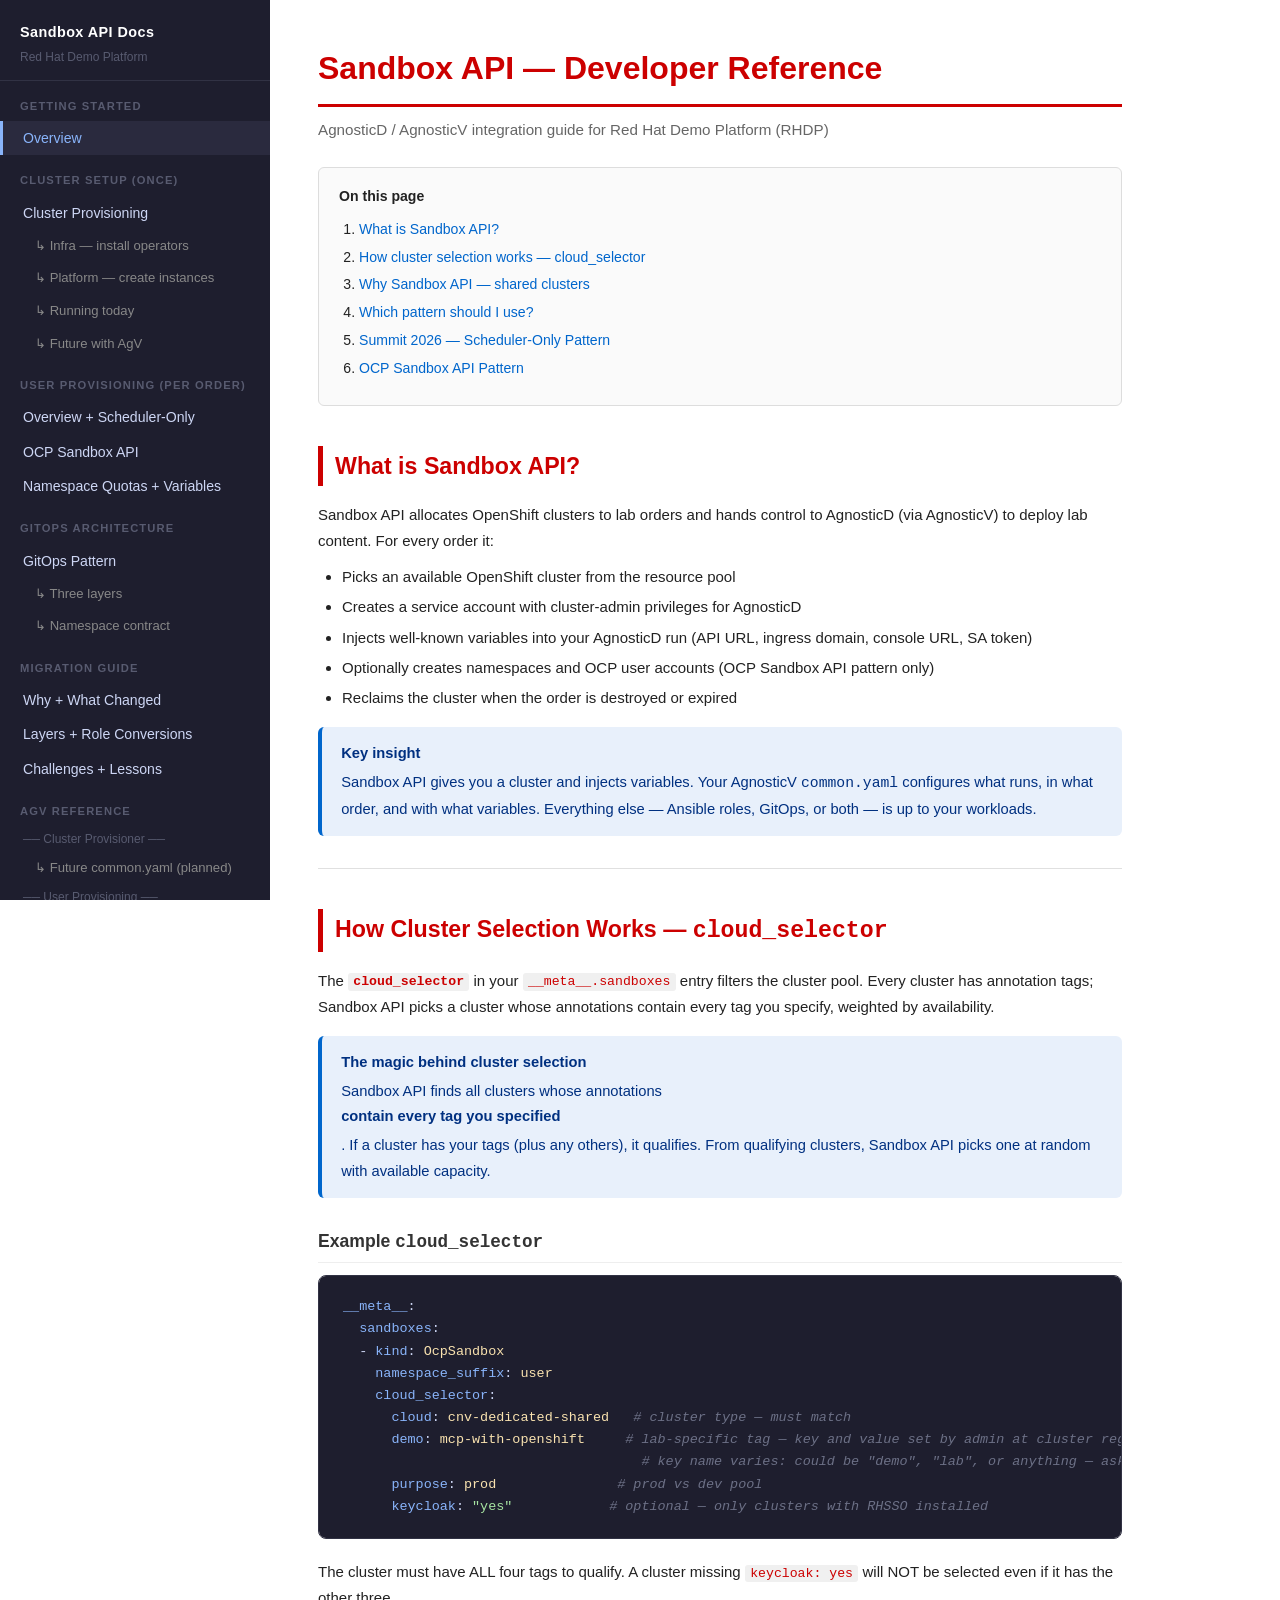
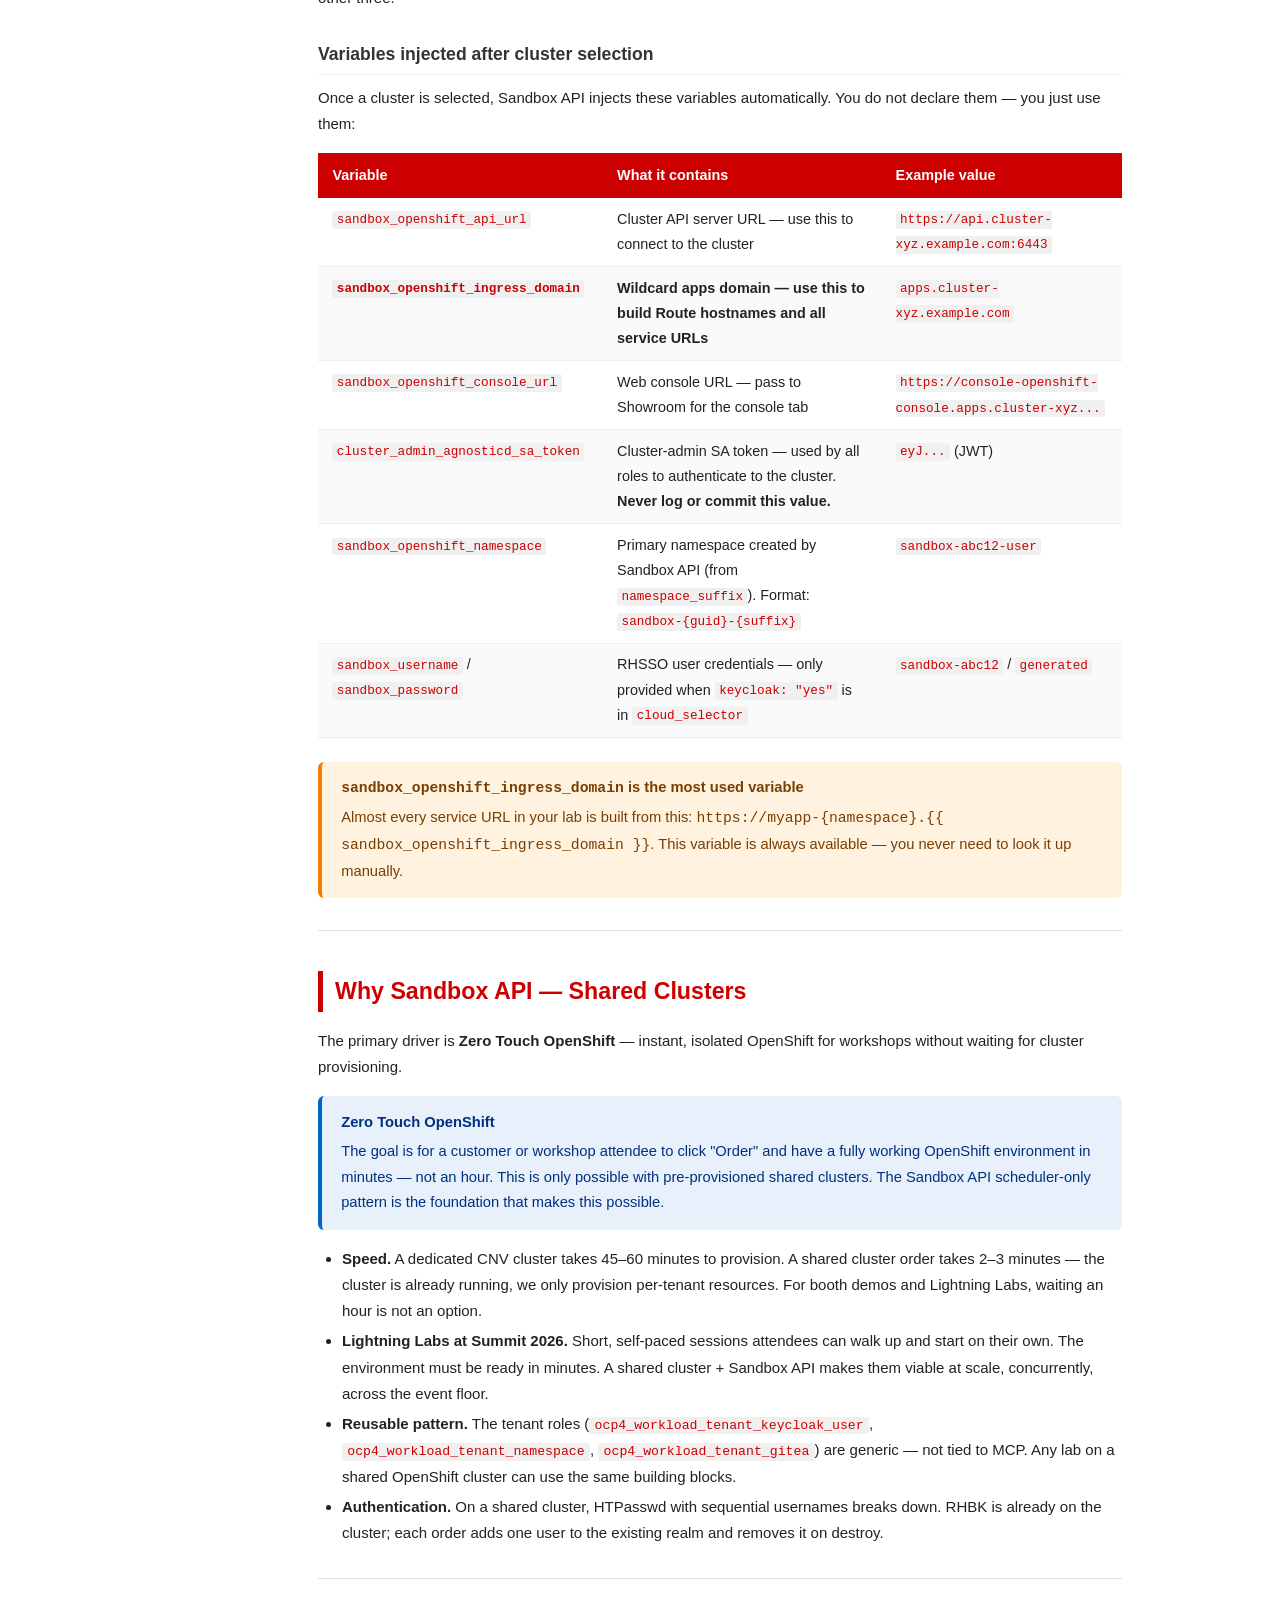
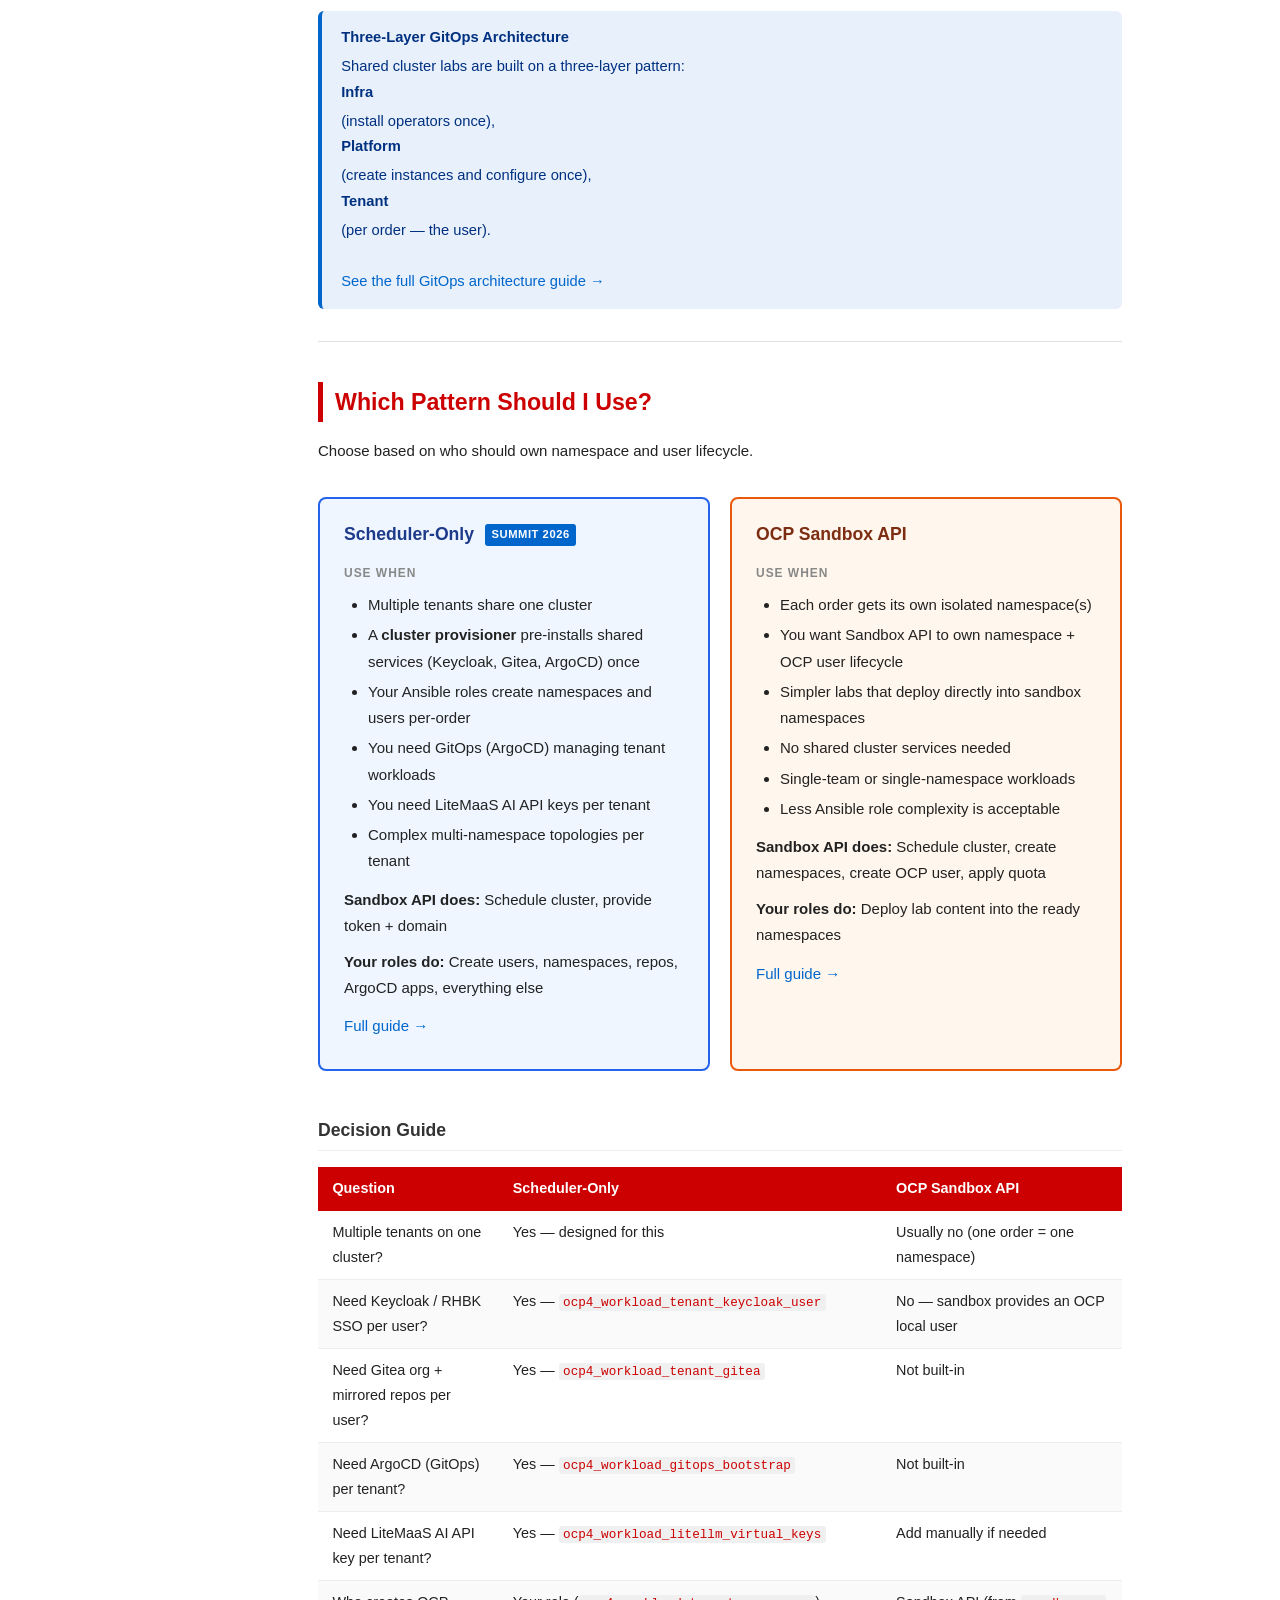
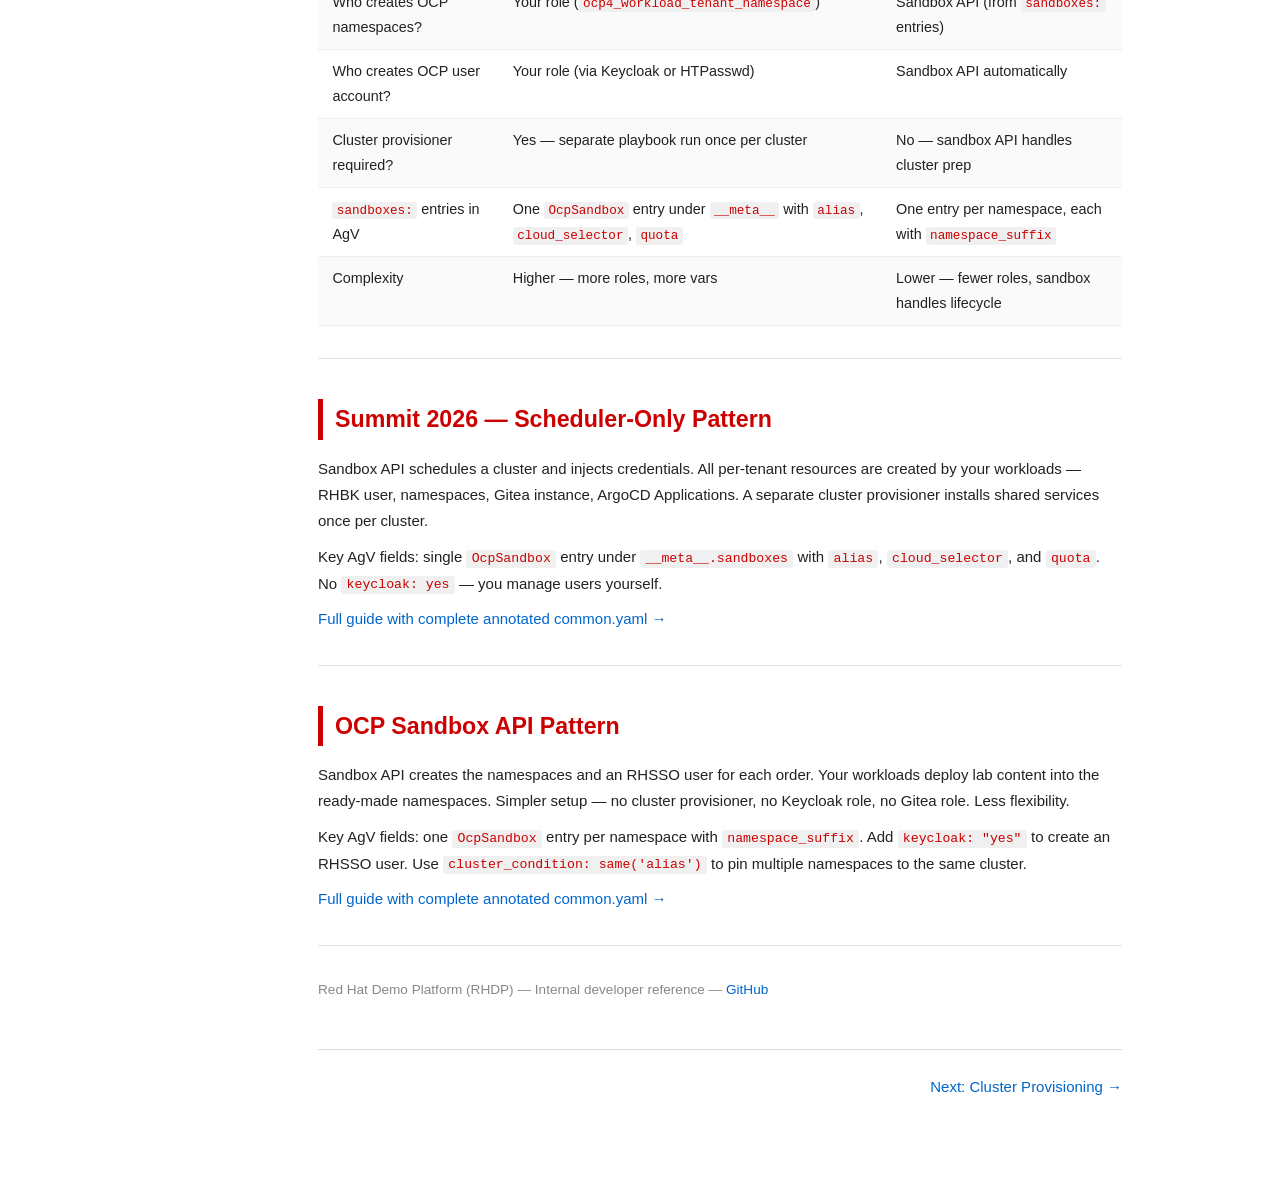
==== docs/index.html @ 3e0067c6 "docs: add one-line descriptions to sidebar for Scheduler-Only and OCP Sandbox API approaches" ====
<!DOCTYPE html>
<html lang="en">
<head>
  <meta charset="UTF-8">
  <meta name="viewport" content="width=device-width, initial-scale=1.0">
  <title>Overview — Sandbox API Docs</title>
  <link rel="stylesheet" href="style.css">
</head>
<body>
<nav class="sidebar">
  <div class="sidebar-logo">
    <div class="product">Sandbox API Docs</div>
    <div class="version">Red Hat Demo Platform</div>
  </div>

  <div class="sidebar-section-label">Getting Started</div>
  <a href="index.html" class="page-link active">Overview</a>

  <div class="sidebar-section-label">Cluster Setup (Once)</div>
  <a href="cluster-provisioning.html" class="page-link">Cluster Provisioning</a>
  <a href="cluster-provisioning.html#infra" class="sub-link">↳ Infra — install operators</a>
  <a href="cluster-provisioning.html#platform" class="sub-link">↳ Platform — create instances</a>
  <a href="cluster-provisioning.html#today" class="sub-link">↳ Running today</a>
  <a href="cluster-provisioning.html#future" class="sub-link">↳ Future with AgV</a>

  <div class="sidebar-section-label">User Provisioning (Per Order)</div>
  <a href="user-provisioning.html" class="page-link">Overview + Scheduler-Only</a>
  <a href="user-provisioning-ocp.html" class="page-link">OCP Sandbox API</a>
  <a href="user-provisioning-quotas.html" class="page-link">Namespace Quotas + Variables</a>

  <div class="sidebar-section-label">GitOps Architecture</div>
  <a href="gitops-pattern.html" class="page-link">GitOps Pattern</a>
  <a href="gitops-pattern.html#three-layers" class="sub-link">↳ Three layers</a>
  <a href="gitops-pattern.html#namespace-targeting" class="sub-link">↳ Namespace contract</a>

  <div class="sidebar-section-label">Migration Guide</div>
  <a href="migration-guide.html" class="page-link">Why + What Changed</a>
  <a href="migration-guide-layers.html" class="page-link">Layers + Role Conversions</a>
  <a href="migration-guide-lessons.html" class="page-link">Challenges + Lessons</a>

  <div class="sidebar-section-label">AgV Reference</div>
  <a style="color:#585b70;font-size:0.75rem;padding:0.15rem 1.25rem;display:block;">── Cluster Provisioner ──</a>
  <a href="cluster-provisioning.html#future" class="sub-link">↳ Future common.yaml (planned)</a>
  <a style="color:#585b70;font-size:0.75rem;padding:0.15rem 1.25rem;display:block;">── User Provisioning ──</a>
  <a style="color:#6c7086;font-size:0.75rem;padding:0.1rem 1.25rem 0.5rem;display:block;line-height:1.4;">Approach A — Sandbox picks a cluster.<br>Your Ansible roles create everything.</a>
  <a href="scheduler-only.html" class="page-link">Scheduler-Only — common.yaml</a>
  <a href="scheduler-only-roles.html" class="page-link">Scheduler-Only — Roles</a>
  <a href="scheduler-only-mistakes.html" class="page-link">Scheduler-Only — Mistakes</a>
  <a style="color:#6c7086;font-size:0.75rem;padding:0.5rem 1.25rem 0.1rem;display:block;line-height:1.4;">Approach B — Sandbox creates namespaces<br>and RHSSO users for you.</a>
  <a href="namespace-api.html" class="page-link">OCP Sandbox API — common.yaml</a>
  <a href="namespace-api-reference.html" class="page-link">OCP Sandbox API — Reference</a>
</nav>
<div class="main">
<h1>Sandbox API — Developer Reference</h1>
<p class="subtitle">AgnosticD / AgnosticV integration guide for Red Hat Demo Platform (RHDP)</p>

<nav class="page-toc">
  <strong>On this page</strong>
  <ol>
    <li><a href="#what-is-sandbox-api">What is Sandbox API?</a></li>
    <li><a href="#cluster-selection">How cluster selection works — cloud_selector</a></li>
    <li><a href="#why-sandbox-api">Why Sandbox API — shared clusters</a></li>
    <li><a href="#which-pattern">Which pattern should I use?</a></li>
    <li><a href="#scheduler-only-overview">Summit 2026 — Scheduler-Only Pattern</a></li>
    <li><a href="#namespace-api-overview">OCP Sandbox API Pattern</a></li>
  </ol>
</nav>

<!-- ============================================================ -->
<h2 id="what-is-sandbox-api">What is Sandbox API?</h2>

<p>Sandbox API allocates OpenShift clusters to lab orders and hands control to AgnosticD (via AgnosticV) to deploy lab content. For every order it:</p>
<ul>
  <li>Picks an available OpenShift cluster from the resource pool</li>
  <li>Creates a service account with cluster-admin privileges for AgnosticD</li>
  <li>Injects well-known variables into your AgnosticD run (API URL, ingress domain, console URL, SA token)</li>
  <li>Optionally creates namespaces and OCP user accounts (OCP Sandbox API pattern only)</li>
  <li>Reclaims the cluster when the order is destroyed or expired</li>
</ul>

<div class="callout callout-blue">
  <strong>Key insight</strong>
  Sandbox API gives you a cluster and injects variables. Your AgnosticV <code>common.yaml</code> configures what runs, in what order, and with what variables. Everything else — Ansible roles, GitOps, or both — is up to your workloads.
</div>

<hr>

<!-- ============================================================ -->
<h2 id="cluster-selection"><strong>How Cluster Selection Works — <code>cloud_selector</code></strong></h2>

<p>The <strong><code>cloud_selector</code></strong> in your <code>__meta__.sandboxes</code> entry filters the cluster pool. Every cluster has annotation tags; Sandbox API picks a cluster whose annotations contain every tag you specify, weighted by availability.</p>

<div class="callout callout-blue">
  <strong>The magic behind cluster selection</strong>
  Sandbox API finds all clusters whose annotations <strong>contain every tag you specified</strong>. If a cluster has your tags (plus any others), it qualifies. From qualifying clusters, Sandbox API picks one at random with available capacity.
</div>

<h3>Example <code>cloud_selector</code></h3>
<pre><code><span class="key">__meta__</span>:
  <span class="key">sandboxes</span>:
  - <span class="key">kind</span>: <span class="val">OcpSandbox</span>
    <span class="key">namespace_suffix</span>: <span class="val">user</span>
    <span class="key">cloud_selector</span>:
      <span class="key">cloud</span>: <span class="val">cnv-dedicated-shared</span>   <span class="cmt"># cluster type — must match</span>
      <span class="key">demo</span>: <span class="val">mcp-with-openshift</span>     <span class="cmt"># lab-specific tag — key and value set by admin at cluster registration</span>
                                     <span class="cmt"># key name varies: could be "demo", "lab", or anything — ask admin</span>
      <span class="key">purpose</span>: <span class="val">prod</span>               <span class="cmt"># prod vs dev pool</span>
      <span class="key">keycloak</span>: <span class="str">"yes"</span>            <span class="cmt"># optional — only clusters with RHSSO installed</span></code></pre>

<p>
  The cluster must have ALL four tags to qualify. A cluster missing <code>keycloak: yes</code> will NOT be selected even if it has the other three.
</p>

<h3>Variables injected after cluster selection</h3>
<p>Once a cluster is selected, Sandbox API injects these variables automatically. You do not declare them — you just use them:</p>

<table>
  <thead>
    <tr><th>Variable</th><th>What it contains</th><th>Example value</th></tr>
  </thead>
  <tbody>
    <tr>
      <td><code>sandbox_openshift_api_url</code></td>
      <td>Cluster API server URL — use this to connect to the cluster</td>
      <td><code>https://api.cluster-xyz.example.com:6443</code></td>
    </tr>
    <tr>
      <td><strong><code>sandbox_openshift_ingress_domain</code></strong></td>
      <td><strong>Wildcard apps domain — use this to build Route hostnames and all service URLs</strong></td>
      <td><code>apps.cluster-xyz.example.com</code></td>
    </tr>
    <tr>
      <td><code>sandbox_openshift_console_url</code></td>
      <td>Web console URL — pass to Showroom for the console tab</td>
      <td><code>https://console-openshift-console.apps.cluster-xyz...</code></td>
    </tr>
    <tr>
      <td><code>cluster_admin_agnosticd_sa_token</code></td>
      <td>Cluster-admin SA token — used by all roles to authenticate to the cluster. <strong>Never log or commit this value.</strong></td>
      <td><code>eyJ...</code> (JWT)</td>
    </tr>
    <tr>
      <td><code>sandbox_openshift_namespace</code></td>
      <td>Primary namespace created by Sandbox API (from <code>namespace_suffix</code>). Format: <code>sandbox-{guid}-{suffix}</code></td>
      <td><code>sandbox-abc12-user</code></td>
    </tr>
    <tr>
      <td><code>sandbox_username</code> / <code>sandbox_password</code></td>
      <td>RHSSO user credentials — only provided when <code>keycloak: "yes"</code> is in <code>cloud_selector</code></td>
      <td><code>sandbox-abc12</code> / <code>generated</code></td>
    </tr>
  </tbody>
</table>

<div class="callout callout-orange">
  <strong><code>sandbox_openshift_ingress_domain</code> is the most used variable</strong>
  Almost every service URL in your lab is built from this: <code>https://myapp-{namespace}.{{ sandbox_openshift_ingress_domain }}</code>. This variable is always available — you never need to look it up manually.
</div>

<hr>

<!-- ============================================================ -->
<h2 id="why-sandbox-api">Why Sandbox API — Shared Clusters</h2>

<p>The primary driver is <strong>Zero Touch OpenShift</strong> — instant, isolated OpenShift for workshops without waiting for cluster provisioning.</p>

<div class="callout callout-blue">
  <strong>Zero Touch OpenShift</strong>
  The goal is for a customer or workshop attendee to click "Order" and have a fully working OpenShift environment in minutes — not an hour. This is only possible with pre-provisioned shared clusters. The Sandbox API scheduler-only pattern is the foundation that makes this possible.
</div>

<ul>
  <li>
    <strong>Speed.</strong> A dedicated CNV cluster takes 45–60 minutes to provision. A shared cluster order takes 2–3 minutes — the cluster is already running, we only provision per-tenant resources. For booth demos and Lightning Labs, waiting an hour is not an option.
  </li>
  <li>
    <strong><strong>Lightning Labs at Summit 2026.</strong></strong> Short, self-paced sessions attendees can walk up and start on their own. The environment must be ready in minutes. A shared cluster + Sandbox API makes them viable at scale, concurrently, across the event floor.
  </li>
  <li>
    <strong>Reusable pattern.</strong> The tenant roles (<code>ocp4_workload_tenant_keycloak_user</code>, <code>ocp4_workload_tenant_namespace</code>, <code>ocp4_workload_tenant_gitea</code>) are generic — not tied to MCP. Any lab on a shared OpenShift cluster can use the same building blocks.
  </li>
  <li>
    <strong>Authentication.</strong> On a shared cluster, HTPasswd with sequential usernames breaks down. RHBK is already on the cluster; each order adds one user to the existing realm and removes it on destroy.
  </li>
</ul>

<hr>

<!-- ============================================================ -->
<div class="callout callout-blue">
  <strong>Three-Layer GitOps Architecture</strong>
  Shared cluster labs are built on a three-layer pattern: <strong>Infra</strong> (install operators once), <strong>Platform</strong> (create instances and configure once), <strong>Tenant</strong> (per order &mdash; the user).
  <br><br>
  <a href="gitops-pattern.html">See the full GitOps architecture guide &rarr;</a>
</div>

<hr>

<!-- ============================================================ -->
<h2 id="which-pattern">Which Pattern Should I Use?</h2>

<p>Choose based on who should own namespace and user lifecycle.</p>

<div class="two-col">
  <div class="pattern-card blue">
    <h3>Scheduler-Only <span class="badge badge-blue">Summit 2026</span></h3>
    <p class="section-label">Use when</p>
    <ul>
      <li>Multiple tenants share one cluster</li>
      <li>A <strong>cluster provisioner</strong> pre-installs shared services (Keycloak, Gitea, ArgoCD) once</li>
      <li>Your Ansible roles create namespaces and users per-order</li>
      <li>You need GitOps (ArgoCD) managing tenant workloads</li>
      <li>You need LiteMaaS AI API keys per tenant</li>
      <li>Complex multi-namespace topologies per tenant</li>
    </ul>
    <p style="margin-top:0.75rem;"><strong>Sandbox API does:</strong> Schedule cluster, provide token + domain</p>
    <p><strong>Your roles do:</strong> Create users, namespaces, repos, ArgoCD apps, everything else</p>
    <p style="margin-top:0.75rem;"><a href="scheduler-only.html">Full guide &rarr;</a></p>
  </div>
  <div class="pattern-card orange">
    <h3>OCP Sandbox API</h3>
    <p class="section-label">Use when</p>
    <ul>
      <li>Each order gets its own isolated namespace(s)</li>
      <li>You want Sandbox API to own namespace + OCP user lifecycle</li>
      <li>Simpler labs that deploy directly into sandbox namespaces</li>
      <li>No shared cluster services needed</li>
      <li>Single-team or single-namespace workloads</li>
      <li>Less Ansible role complexity is acceptable</li>
    </ul>
    <p style="margin-top:0.75rem;"><strong>Sandbox API does:</strong> Schedule cluster, create namespaces, create OCP user, apply quota</p>
    <p><strong>Your roles do:</strong> Deploy lab content into the ready namespaces</p>
    <p style="margin-top:0.75rem;"><a href="namespace-api.html">Full guide &rarr;</a></p>
  </div>
</div>

<h3>Decision Guide</h3>
<table>
  <thead>
    <tr>
      <th>Question</th>
      <th>Scheduler-Only</th>
      <th>OCP Sandbox API</th>
    </tr>
  </thead>
  <tbody>
    <tr>
      <td>Multiple tenants on one cluster?</td>
      <td>Yes — designed for this</td>
      <td>Usually no (one order = one namespace)</td>
    </tr>
    <tr>
      <td>Need Keycloak / RHBK SSO per user?</td>
      <td>Yes — <code>ocp4_workload_tenant_keycloak_user</code></td>
      <td>No — sandbox provides an OCP local user</td>
    </tr>
    <tr>
      <td>Need Gitea org + mirrored repos per user?</td>
      <td>Yes — <code>ocp4_workload_tenant_gitea</code></td>
      <td>Not built-in</td>
    </tr>
    <tr>
      <td>Need ArgoCD (GitOps) per tenant?</td>
      <td>Yes — <code>ocp4_workload_gitops_bootstrap</code></td>
      <td>Not built-in</td>
    </tr>
    <tr>
      <td>Need LiteMaaS AI API key per tenant?</td>
      <td>Yes — <code>ocp4_workload_litellm_virtual_keys</code></td>
      <td>Add manually if needed</td>
    </tr>
    <tr>
      <td>Who creates OCP namespaces?</td>
      <td>Your role (<code>ocp4_workload_tenant_namespace</code>)</td>
      <td>Sandbox API (from <code>sandboxes:</code> entries)</td>
    </tr>
    <tr>
      <td>Who creates OCP user account?</td>
      <td>Your role (via Keycloak or HTPasswd)</td>
      <td>Sandbox API automatically</td>
    </tr>
    <tr>
      <td>Cluster provisioner required?</td>
      <td>Yes — separate playbook run once per cluster</td>
      <td>No — sandbox API handles cluster prep</td>
    </tr>
    <tr>
      <td><code>sandboxes:</code> entries in AgV</td>
      <td>One <code>OcpSandbox</code> entry under <code>__meta__</code> with <code>alias</code>, <code>cloud_selector</code>, <code>quota</code></td>
      <td>One entry per namespace, each with <code>namespace_suffix</code></td>
    </tr>
    <tr>
      <td>Complexity</td>
      <td>Higher — more roles, more vars</td>
      <td>Lower — fewer roles, sandbox handles lifecycle</td>
    </tr>
  </tbody>
</table>

<hr>

<!-- ============================================================ -->
<h2 id="scheduler-only-overview">Summit 2026 — Scheduler-Only Pattern</h2>

<p>Sandbox API schedules a cluster and injects credentials. All per-tenant resources are created by your workloads — RHBK user, namespaces, Gitea instance, ArgoCD Applications. A separate cluster provisioner installs shared services once per cluster.</p>

<p>Key AgV fields: single <code>OcpSandbox</code> entry under <code>__meta__.sandboxes</code> with <code>alias</code>, <code>cloud_selector</code>, and <code>quota</code>. No <code>keycloak: yes</code> — you manage users yourself.</p>

<p><a href="scheduler-only.html">Full guide with complete annotated common.yaml &rarr;</a></p>

<hr>

<!-- ============================================================ -->
<h2 id="namespace-api-overview">OCP Sandbox API Pattern</h2>

<p>Sandbox API creates the namespaces and an RHSSO user for each order. Your workloads deploy lab content into the ready-made namespaces. Simpler setup — no cluster provisioner, no Keycloak role, no Gitea role. Less flexibility.</p>

<p>Key AgV fields: one <code>OcpSandbox</code> entry per namespace with <code>namespace_suffix</code>. Add <code>keycloak: "yes"</code> to create an RHSSO user. Use <code>cluster_condition: same('alias')</code> to pin multiple namespaces to the same cluster.</p>

<p><a href="namespace-api.html">Full guide with complete annotated common.yaml &rarr;</a></p>


<hr>
<p style="color:#888;font-size:0.85rem;">Red Hat Demo Platform (RHDP) &mdash; Internal developer reference &mdash; <a href="https://github.com/rhpds/ocpsandbox-mcp-with-openshift-gitops">GitHub</a></p>
<div style="display:flex; justify-content:space-between; margin-top:3rem; padding-top:1.5rem; border-top:1px solid #ddd;">
  <span></span>
  <a href="cluster-provisioning.html">Next: Cluster Provisioning →</a>
</div>
</div>
</body>
</html>
---- docs/style.css ----
/* ============================================================
   RHDP Sandbox API Documentation
   Style inspired by ReadTheDocs / material docs
   ============================================================ */

:root {
  --red: #cc0000;
  --blue: #0066cc;
  --blue-light: #e8f0fb;
  --orange: #f57c00;
  --orange-light: #fff3e0;
  --green: #2e7d32;
  --green-light: #e8f5e9;
  --grey-light: #f5f5f5;
  --grey-border: #ddd;
  --sidebar-bg: #1e1e2e;
  --sidebar-text: #cdd6f4;
  --sidebar-active: #89b4fa;
  --sidebar-section: #585b70;
  --code-bg: #1e1e2e;
  --code-fg: #cdd6f4;
  --code-kw: #cba6f7;
  --code-str: #a6e3a1;
  --code-comment: #6c7086;
  --code-key: #89b4fa;
  --code-val: #f9e2af;
}

* { box-sizing: border-box; margin: 0; padding: 0; }

html { scroll-behavior: smooth; }

body {
  font-family: -apple-system, BlinkMacSystemFont, "Segoe UI", Roboto, sans-serif;
  font-size: 15px;
  line-height: 1.75;
  color: #222;
  background: #fff;
  display: flex;
  min-height: 100vh;
}

/* ── SIDEBAR ──────────────────────────────────────────────── */

.sidebar {
  width: 270px;
  min-width: 270px;
  background: var(--sidebar-bg);
  position: sticky;
  top: 0;
  height: 100vh;
  overflow-y: auto;
  flex-shrink: 0;
  scrollbar-width: thin;
  scrollbar-color: #444 var(--sidebar-bg);
}

.sidebar-logo {
  padding: 1.25rem 1.25rem 0.75rem;
  border-bottom: 1px solid #313244;
}

.sidebar-logo .product {
  color: #fff;
  font-weight: 700;
  font-size: 0.9rem;
  letter-spacing: 0.03em;
}

.sidebar-logo .version {
  color: var(--sidebar-section);
  font-size: 0.75rem;
  margin-top: 0.1rem;
}

.sidebar-section-label {
  padding: 1rem 1.25rem 0.3rem;
  font-size: 0.7rem;
  font-weight: 700;
  text-transform: uppercase;
  letter-spacing: 0.1em;
  color: var(--sidebar-section);
}

.sidebar a {
  display: block;
  padding: 0.3rem 1.25rem;
  color: var(--sidebar-text);
  text-decoration: none;
  font-size: 0.88rem;
  border-left: 3px solid transparent;
  transition: background 0.1s, color 0.1s;
}

.sidebar a:hover {
  background: #313244;
  color: #fff;
}

.sidebar a.page-link {
  font-weight: 500;
}

.sidebar a.page-link.active {
  color: var(--sidebar-active);
  border-left-color: var(--sidebar-active);
  background: #2a2a3e;
}

.sidebar a.sub-link {
  padding-left: 2rem;
  font-size: 0.82rem;
  color: #888;
}

.sidebar a.sub-link:hover { color: var(--sidebar-text); }

.sidebar a.sub-link.active {
  color: var(--sidebar-active);
  border-left-color: transparent;
}

/* ── MAIN CONTENT ─────────────────────────────────────────── */

.main {
  flex: 1;
  min-width: 0;
  max-width: 900px;
  padding: 2.5rem 3rem 6rem;
}

/* ── TYPOGRAPHY ───────────────────────────────────────────── */

h1 {
  font-size: 2rem;
  color: var(--red);
  border-bottom: 3px solid var(--red);
  padding-bottom: 0.5rem;
  margin-bottom: 0.4rem;
}

.subtitle {
  color: #666;
  font-size: 0.95rem;
  margin-bottom: 0.5rem;
}

.audience {
  display: inline-block;
  background: #f0f4ff;
  border: 1px solid #c8d8ff;
  color: #3550b0;
  font-size: 0.78rem;
  padding: 0.15em 0.6em;
  border-radius: 3px;
  margin-bottom: 1.5rem;
  font-weight: 600;
  text-transform: uppercase;
  letter-spacing: 0.05em;
}

h2 {
  font-size: 1.45rem;
  color: var(--red);
  border-left: 5px solid var(--red);
  padding-left: 0.75rem;
  margin: 2.5rem 0 1rem;
}

h3 {
  font-size: 1.1rem;
  color: #333;
  margin: 1.75rem 0 0.5rem;
  border-bottom: 1px solid #eee;
  padding-bottom: 0.25rem;
}

h4 {
  font-size: 0.95rem;
  color: #555;
  margin: 1rem 0 0.4rem;
  font-weight: 700;
}

p { margin: 0.6rem 0; }

ul, ol { margin: 0.5rem 0 0.5rem 1.5rem; }
li { margin: 0.25rem 0; }

a { color: var(--blue); text-decoration: none; }
a:hover { text-decoration: underline; }

hr { border: none; border-top: 1px solid #e0e0e0; margin: 2rem 0; }

/* ── CODE ─────────────────────────────────────────────────── */

pre {
  background: var(--code-bg);
  color: var(--code-fg);
  border-radius: 8px;
  padding: 1.25rem 1.5rem;
  overflow-x: auto;
  margin: 0.75rem 0 1.25rem;
  font-size: 0.84rem;
  line-height: 1.65;
  border: 1px solid #313244;
  position: relative;
}

code {
  font-family: "JetBrains Mono", "Fira Code", "Cascadia Code", monospace;
}

pre code { background: none; color: inherit; padding: 0; font-size: inherit; }

/* inline code */
p code, li code, td code {
  background: #f0f0f0;
  color: #c00;
  padding: 0.1em 0.4em;
  border-radius: 3px;
  font-size: 0.88em;
}

/* syntax highlight spans */
.kw  { color: var(--code-kw); }
.str { color: var(--code-str); }
.cmt { color: var(--code-comment); font-style: italic; }
.key { color: var(--code-key); }
.val { color: var(--code-val); }
.op  { color: #89dceb; }

/* ── CALLOUTS ─────────────────────────────────────────────── */

.callout {
  border-radius: 6px;
  padding: 0.85rem 1.2rem;
  margin: 1rem 0;
  border-left: 4px solid;
  font-size: 0.92rem;
}

.callout strong { display: block; margin-bottom: 0.2rem; }

.callout-info    { background: var(--blue-light);   border-color: var(--blue);   color: #003080; }
.callout-warning { background: var(--orange-light); border-color: var(--orange); color: #7a3e00; }
.callout-success { background: var(--green-light);  border-color: var(--green);  color: #1b5e20; }
.callout-grey    { background: var(--grey-light);   border-color: #999;          color: #444; }

/* legacy aliases used in existing pages */
.callout-blue   { background: var(--blue-light);   border-color: var(--blue);   color: #003080; }
.callout-orange { background: var(--orange-light); border-color: var(--orange); color: #7a3e00; }
.callout-green  { background: var(--green-light);  border-color: var(--green);  color: #1b5e20; }

/* ── TABLES ───────────────────────────────────────────────── */

table {
  width: 100%;
  border-collapse: collapse;
  margin: 1rem 0 1.5rem;
  font-size: 0.9rem;
}

thead tr { background: var(--red); color: #fff; }
thead th { padding: 0.6rem 0.9rem; text-align: left; font-weight: 600; }
tbody tr:nth-child(even) { background: #fafafa; }
tbody tr:hover { background: #f0f0f0; }
td { padding: 0.55rem 0.9rem; border-bottom: 1px solid #eee; vertical-align: top; }
td code, th code { background: #f0f0f0; color: #c00; padding: 0.1em 0.35em; border-radius: 3px; font-size: 0.88em; }

/* ── CARDS ────────────────────────────────────────────────── */

.card-grid {
  display: grid;
  grid-template-columns: 1fr 1fr;
  gap: 1.25rem;
  margin: 1rem 0 1.5rem;
}

.card {
  border: 2px solid var(--grey-border);
  border-radius: 8px;
  padding: 1.25rem 1.5rem;
}

.card.blue  { border-color: #2563eb; background: #eff6ff; }
.card.orange { border-color: #ea580c; background: #fff7ed; }
.card.green { border-color: #2e7d32; background: var(--green-light); }

.card h3 { border: none; margin-top: 0; font-size: 1rem; }
.card.blue h3  { color: #1e3a8a; }
.card.orange h3 { color: #7c2d12; }

/* legacy two-col / pattern-card classes */
.two-col { display: grid; grid-template-columns: 1fr 1fr; gap: 1.25rem; margin: 1rem 0; }
.col-box { background: #fafafa; border: 1px solid var(--grey-border); border-radius: 6px; padding: 1rem 1.2rem; }
.col-box h4 { margin-top: 0; font-style: normal; font-weight: 700; color: var(--red); }
.pattern-card { border: 2px solid var(--grey-border); border-radius: 8px; padding: 1.25rem 1.5rem; margin: 1rem 0; }
.pattern-card.blue { border-color: #2563eb; background: #eff6ff; }
.pattern-card.orange { border-color: #ea580c; background: #fff7ed; }
.pattern-card h3 { border: none; margin-top: 0; }
.pattern-card.blue h3 { color: #1e3a8a; }
.pattern-card.orange h3 { color: #7c2d12; }
.section-label { font-size: 0.75rem; font-weight: 700; text-transform: uppercase; letter-spacing: 0.08em; color: #888; margin-bottom: 0.2rem; }

/* ── BADGES ───────────────────────────────────────────────── */

.badge {
  display: inline-block;
  background: var(--red);
  color: #fff;
  font-size: 0.7rem;
  font-weight: 700;
  padding: 0.15em 0.55em;
  border-radius: 3px;
  text-transform: uppercase;
  letter-spacing: 0.05em;
  vertical-align: middle;
  margin-left: 0.4rem;
}

.badge-red    { background: var(--red);    color: #fff; }
.badge-blue   { background: var(--blue);   color: #fff; }
.badge-green  { background: var(--green);  color: #fff; }
.badge-orange { background: var(--orange); color: #fff; }
.badge-grey   { background: #888;          color: #fff; }

/* ── TOC (page-level) ─────────────────────────────────────── */

.page-toc, .toc {
  background: #fafafa;
  border: 1px solid var(--grey-border);
  border-radius: 6px;
  padding: 1rem 1.25rem;
  margin: 1.5rem 0 2rem;
  font-size: 0.88rem;
}

.page-toc ol, .toc ol { margin-left: 1.25rem; }
.page-toc li, .toc li { margin: 0.2rem 0; }
.toc h2 { font-size: 1rem; margin: 0 0 0.75rem; border: none; padding: 0; color: #444; text-transform: uppercase; letter-spacing: 0.05em; }

/* ── STEP INDICATOR ───────────────────────────────────────── */

.step-num {
  display: inline-block;
  background: var(--red);
  color: #fff;
  font-size: 0.75rem;
  font-weight: 700;
  padding: 0.15em 0.55em;
  border-radius: 3px;
  margin-right: 0.5rem;
  vertical-align: middle;
}

/* ── SVG / DIAGRAMS ───────────────────────────────────────── */

.svg-wrap { overflow-x: auto; margin: 1rem 0 1.5rem; }
svg { max-width: 100%; height: auto; display: block; }

/* ── RESPONSIVE ───────────────────────────────────────────── */

@media (max-width: 768px) {
  .sidebar { display: none; }
  .main { padding: 1.5rem; }
  .card-grid, .two-col { grid-template-columns: 1fr; }
}
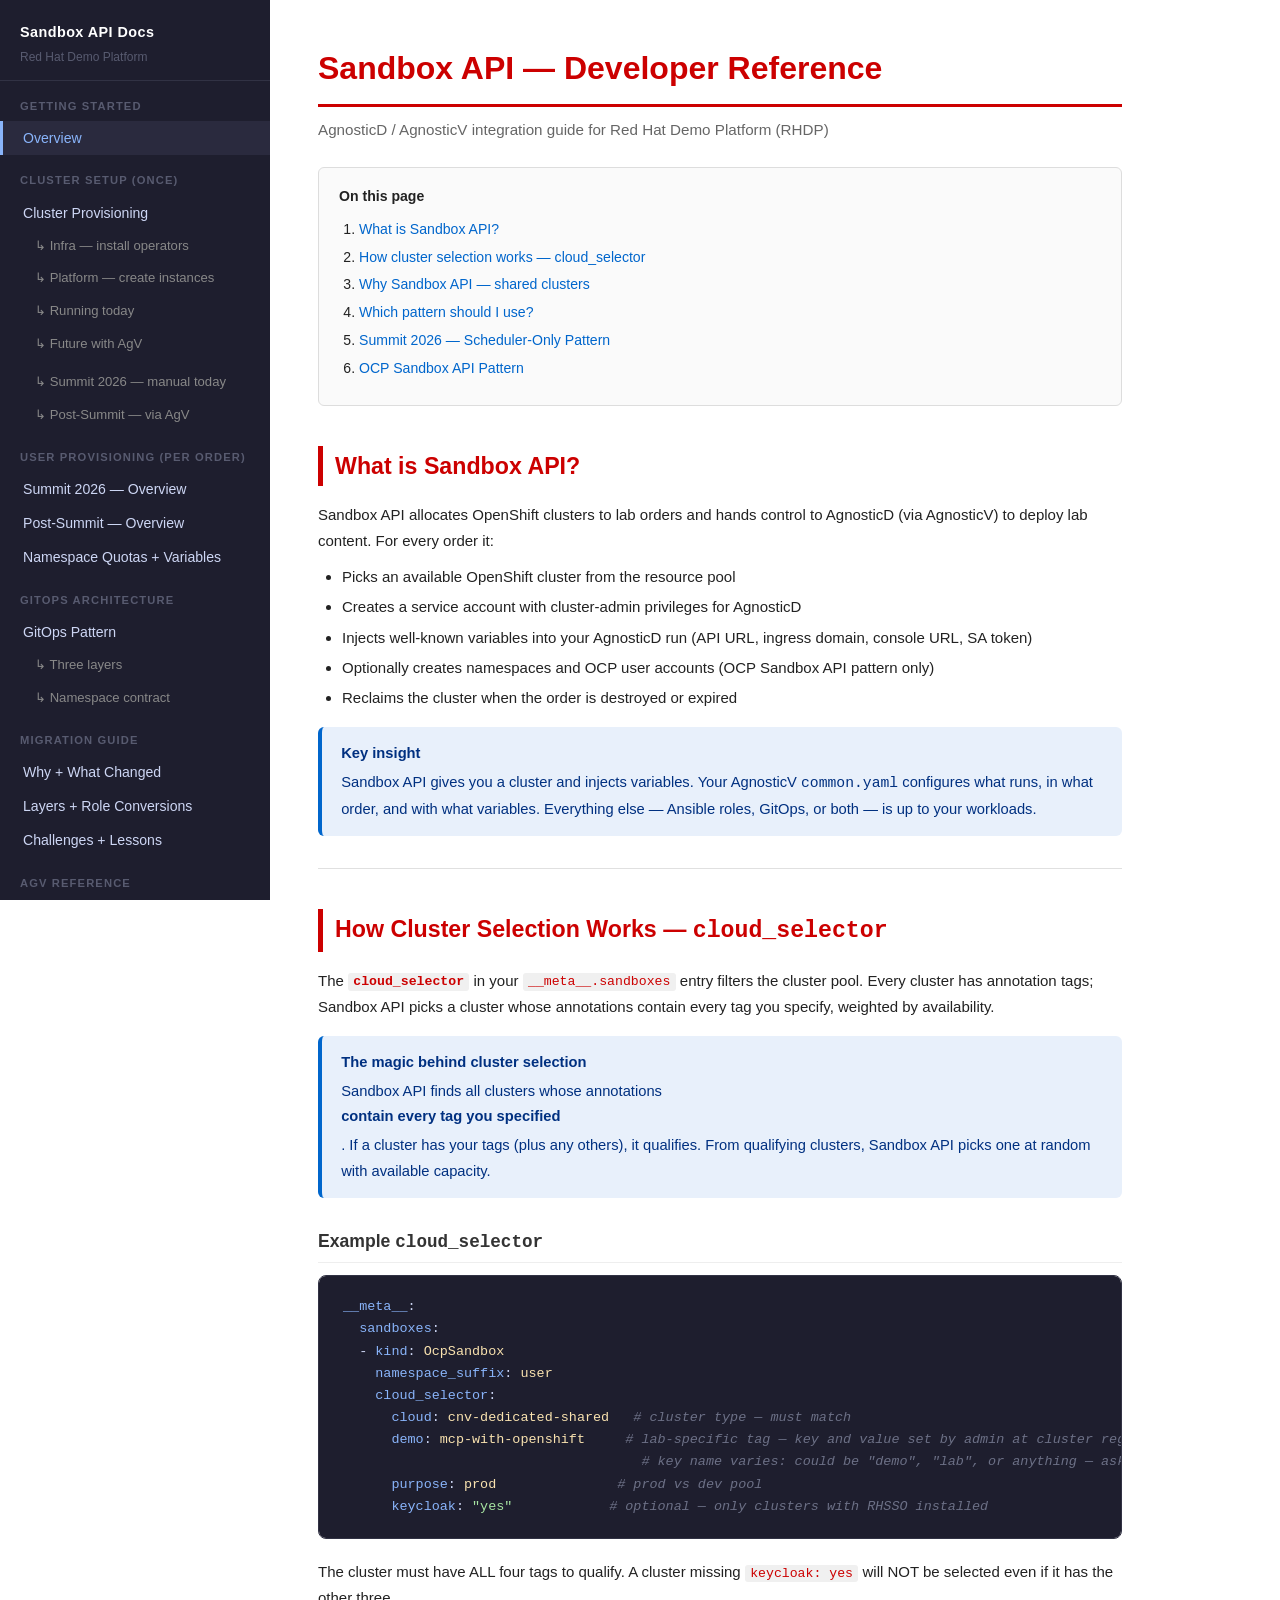
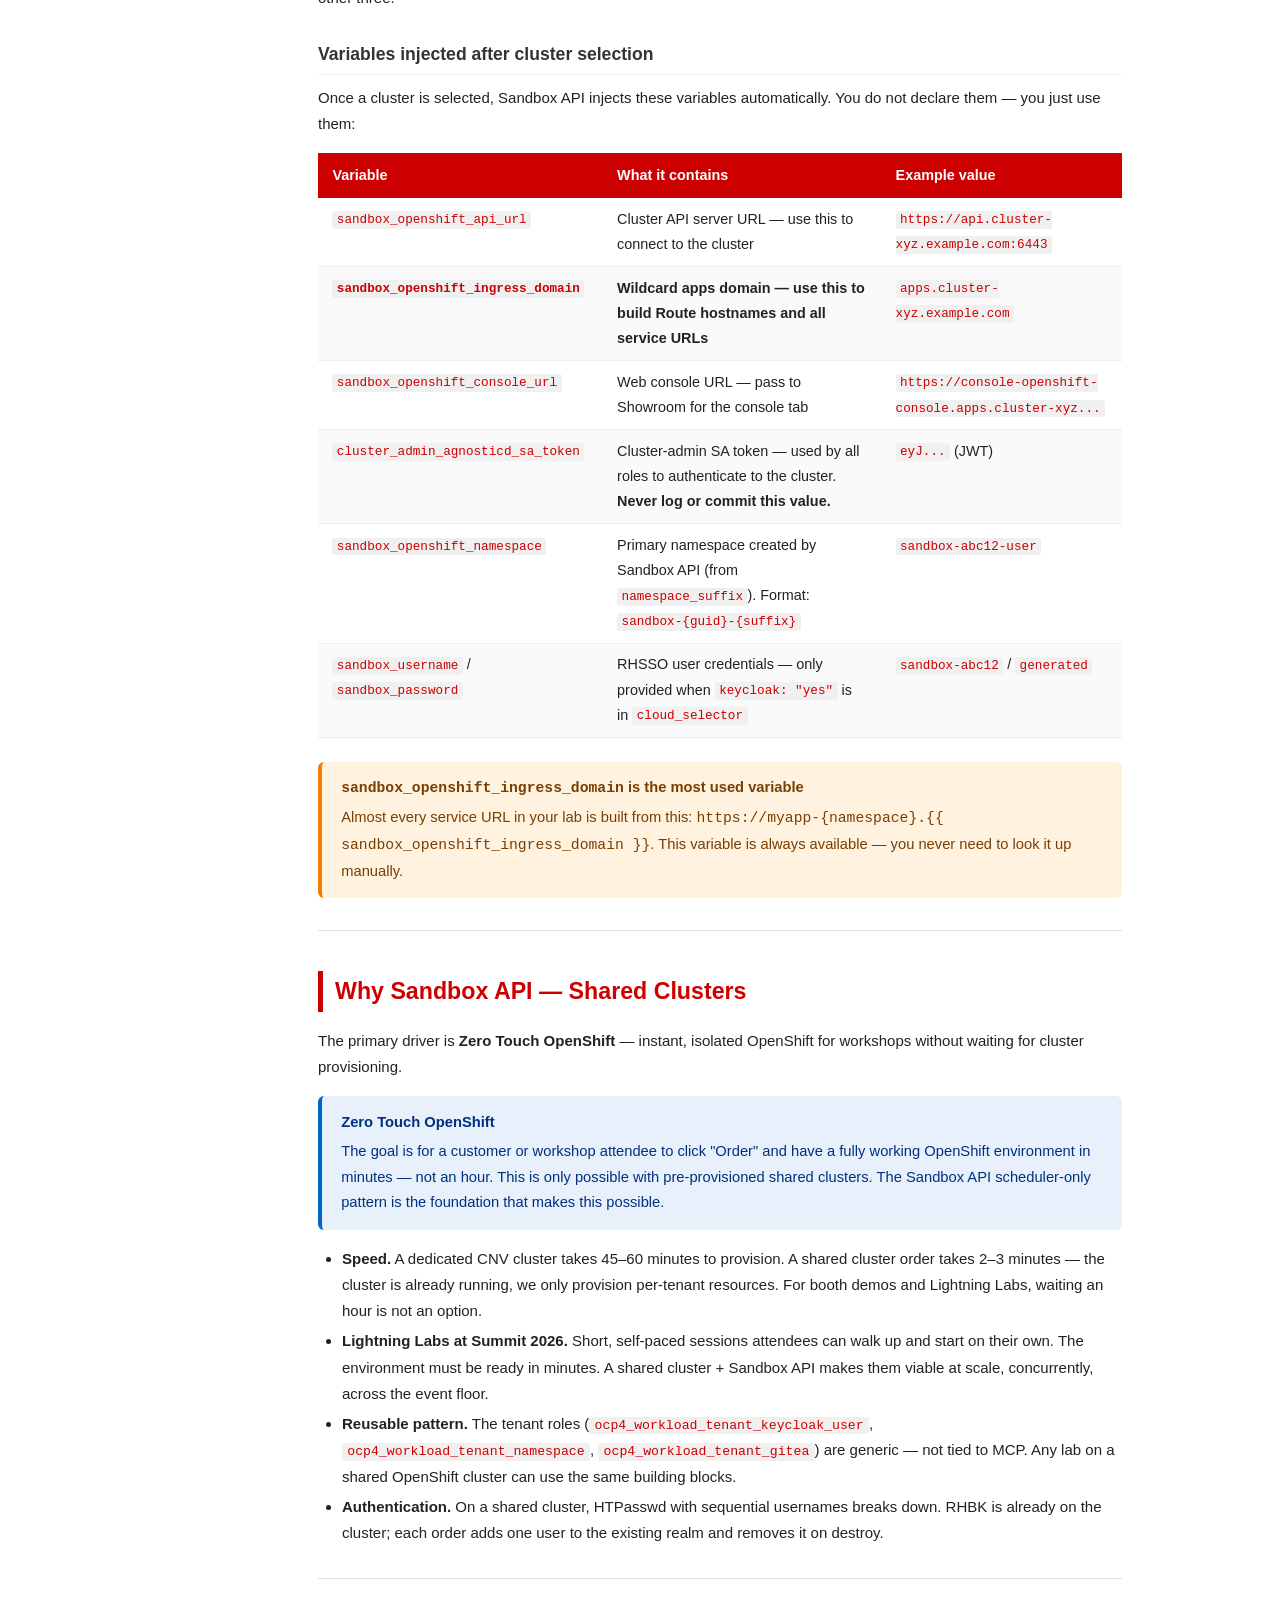
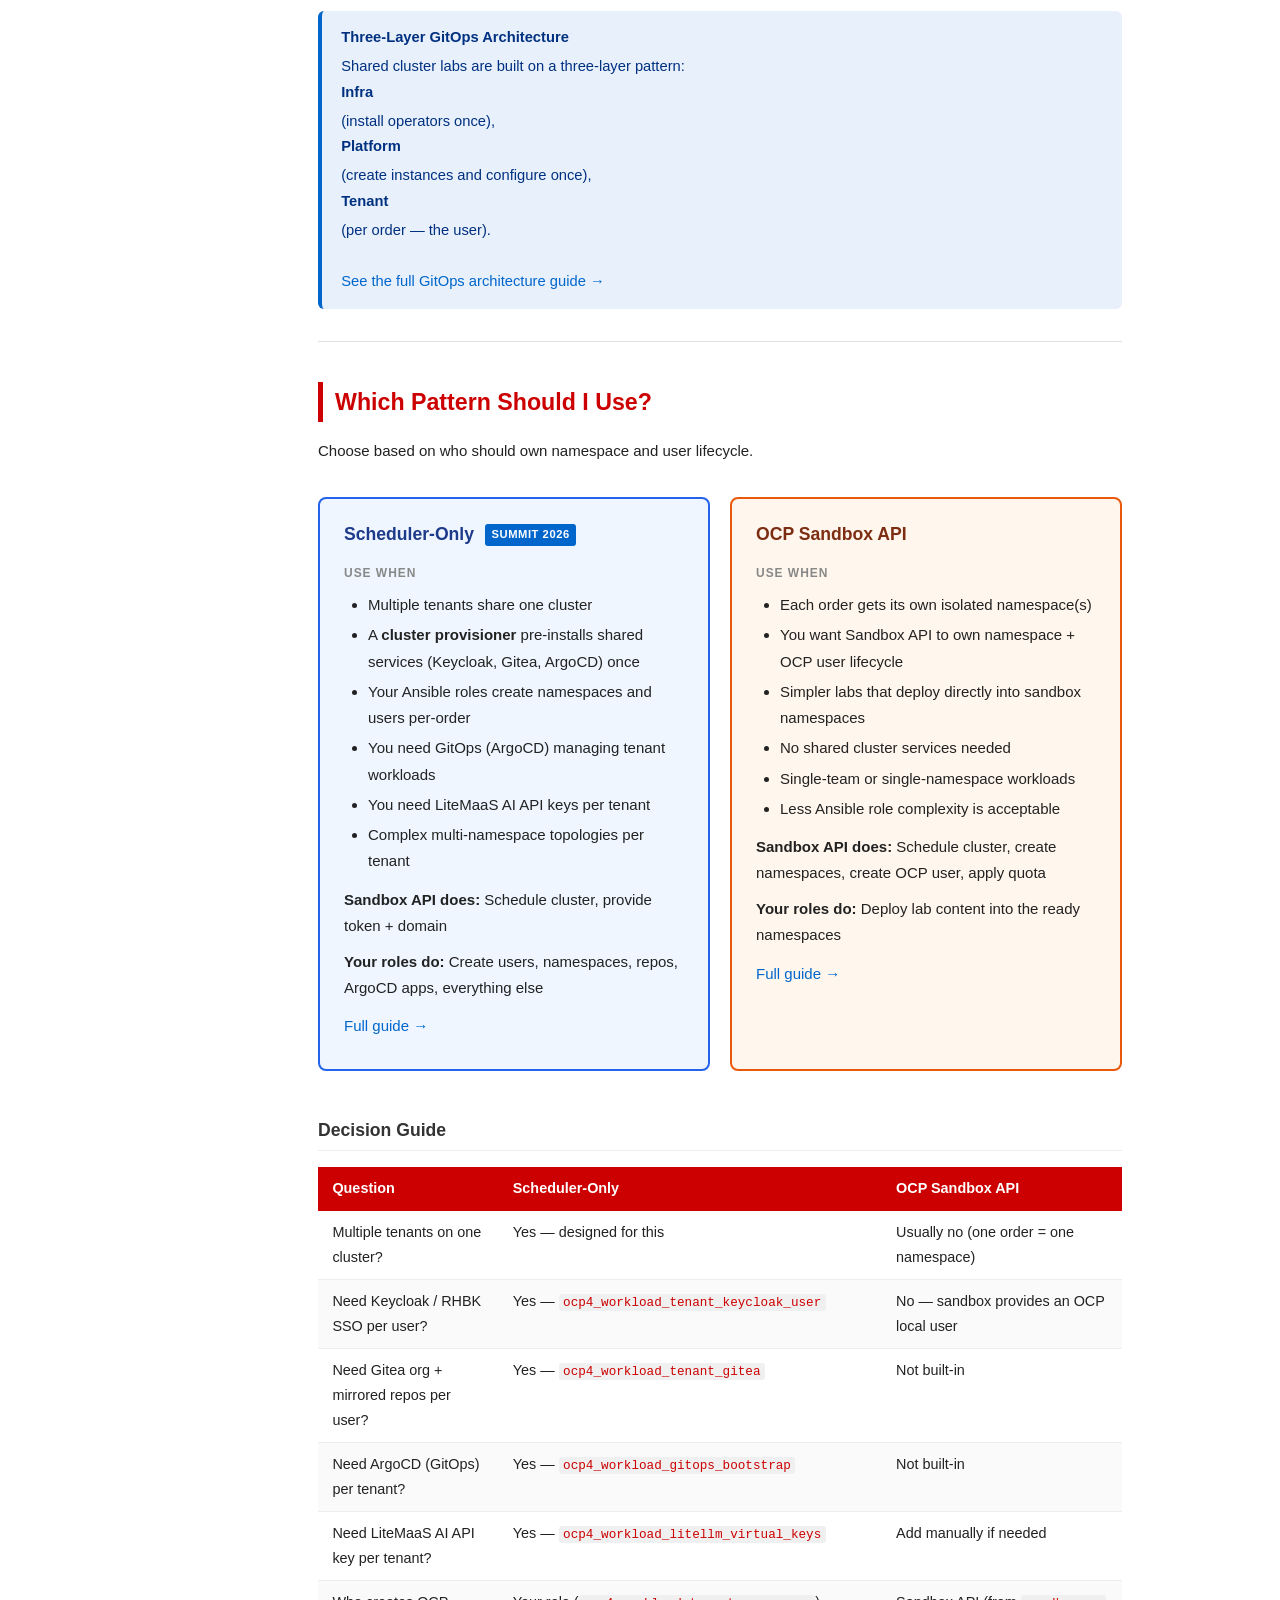
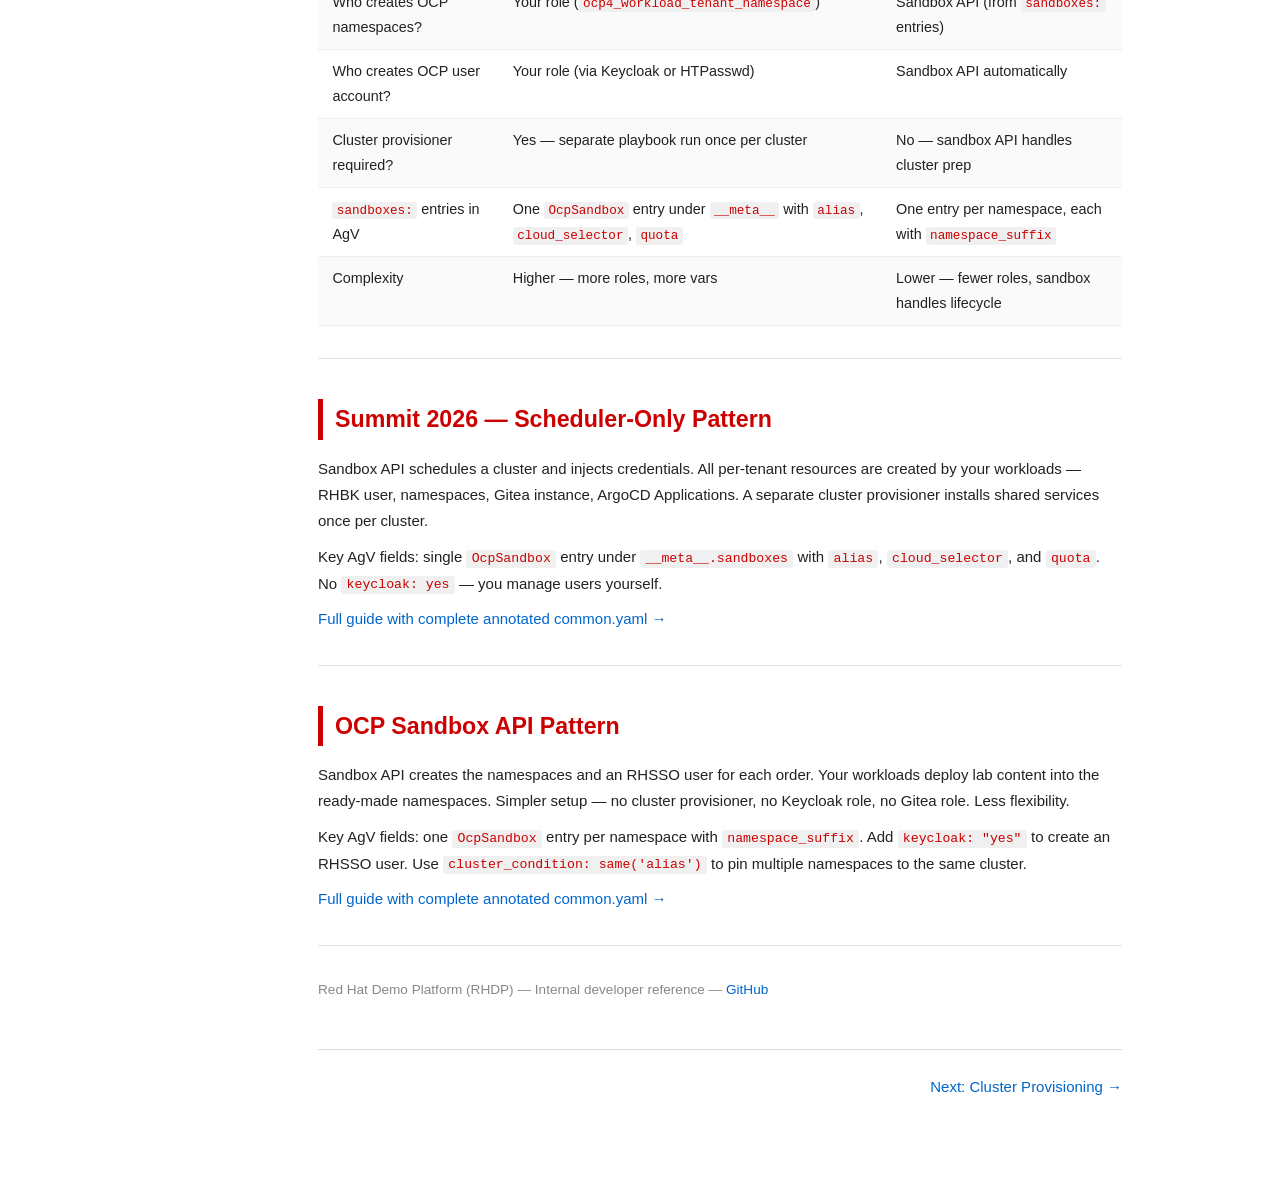
==== commit f43ddad5: "docs: rename user provisioning labels to Summit 2026/Post-Summit, add same to cluster setup section" ====
--- a/docs/index.html
+++ b/docs/index.html
@@ -22,10 +22,12 @@
   <a href="cluster-provisioning.html#platform" class="sub-link">↳ Platform — create instances</a>
   <a href="cluster-provisioning.html#today" class="sub-link">↳ Running today</a>
   <a href="cluster-provisioning.html#future" class="sub-link">↳ Future with AgV</a>
+  <a href="cluster-provisioning.html#today" class="sub-link" style="margin-top:0.4rem;">↳ Summit 2026 — manual today</a>
+  <a href="cluster-provisioning.html#future" class="sub-link">↳ Post-Summit — via AgV</a>
 
   <div class="sidebar-section-label">User Provisioning (Per Order)</div>
-  <a href="user-provisioning.html" class="page-link">Overview + Scheduler-Only</a>
-  <a href="user-provisioning-ocp.html" class="page-link">OCP Sandbox API</a>
+  <a href="user-provisioning.html" class="page-link">Summit 2026 — Overview</a>
+  <a href="user-provisioning-ocp.html" class="page-link">Post-Summit — Overview</a>
   <a href="user-provisioning-quotas.html" class="page-link">Namespace Quotas + Variables</a>
 
   <div class="sidebar-section-label">GitOps Architecture</div>
@@ -42,13 +44,15 @@
   <a style="color:#585b70;font-size:0.75rem;padding:0.15rem 1.25rem;display:block;">── Cluster Provisioner ──</a>
   <a href="cluster-provisioning.html#future" class="sub-link">↳ Future common.yaml (planned)</a>
   <a style="color:#585b70;font-size:0.75rem;padding:0.15rem 1.25rem;display:block;">── User Provisioning ──</a>
-  <a style="color:#6c7086;font-size:0.75rem;padding:0.1rem 1.25rem 0.5rem;display:block;line-height:1.4;">Approach A — Sandbox picks a cluster.<br>Your Ansible roles create everything.</a>
-  <a href="scheduler-only.html" class="page-link">Scheduler-Only — common.yaml</a>
-  <a href="scheduler-only-roles.html" class="page-link">Scheduler-Only — Roles</a>
-  <a href="scheduler-only-mistakes.html" class="page-link">Scheduler-Only — Mistakes</a>
-  <a style="color:#6c7086;font-size:0.75rem;padding:0.5rem 1.25rem 0.1rem;display:block;line-height:1.4;">Approach B — Sandbox creates namespaces<br>and RHSSO users for you.</a>
-  <a href="namespace-api.html" class="page-link">OCP Sandbox API — common.yaml</a>
-  <a href="namespace-api-reference.html" class="page-link">OCP Sandbox API — Reference</a>
+  <a href="user-provisioning.html" style="color:#89b4fa;font-size:0.78rem;padding:0.2rem 1.25rem 0.1rem;display:block;font-weight:600;">→ Summit 2026 Pattern</a>
+  <a style="color:#6c7086;font-size:0.73rem;padding:0rem 1.25rem 0.4rem;display:block;line-height:1.4;">Sandbox picks cluster. Ansible creates everything.</a>
+  <a href="scheduler-only.html" class="page-link">Summit 2026 — common.yaml</a>
+  <a href="scheduler-only-roles.html" class="page-link">Summit 2026 — Roles</a>
+  <a href="scheduler-only-mistakes.html" class="page-link">Summit 2026 — Mistakes</a>
+  <a href="user-provisioning-ocp.html" style="color:#89b4fa;font-size:0.78rem;padding:0.5rem 1.25rem 0.1rem;display:block;font-weight:600;">→ Post-Summit Pattern</a>
+  <a style="color:#6c7086;font-size:0.73rem;padding:0rem 1.25rem 0.4rem;display:block;line-height:1.4;">Sandbox creates namespaces and RHSSO users.</a>
+  <a href="namespace-api.html" class="page-link">Post-Summit — common.yaml</a>
+  <a href="namespace-api-reference.html" class="page-link">Post-Summit — Reference</a>
 </nav>
 <div class="main">
 <h1>Sandbox API — Developer Reference</h1>
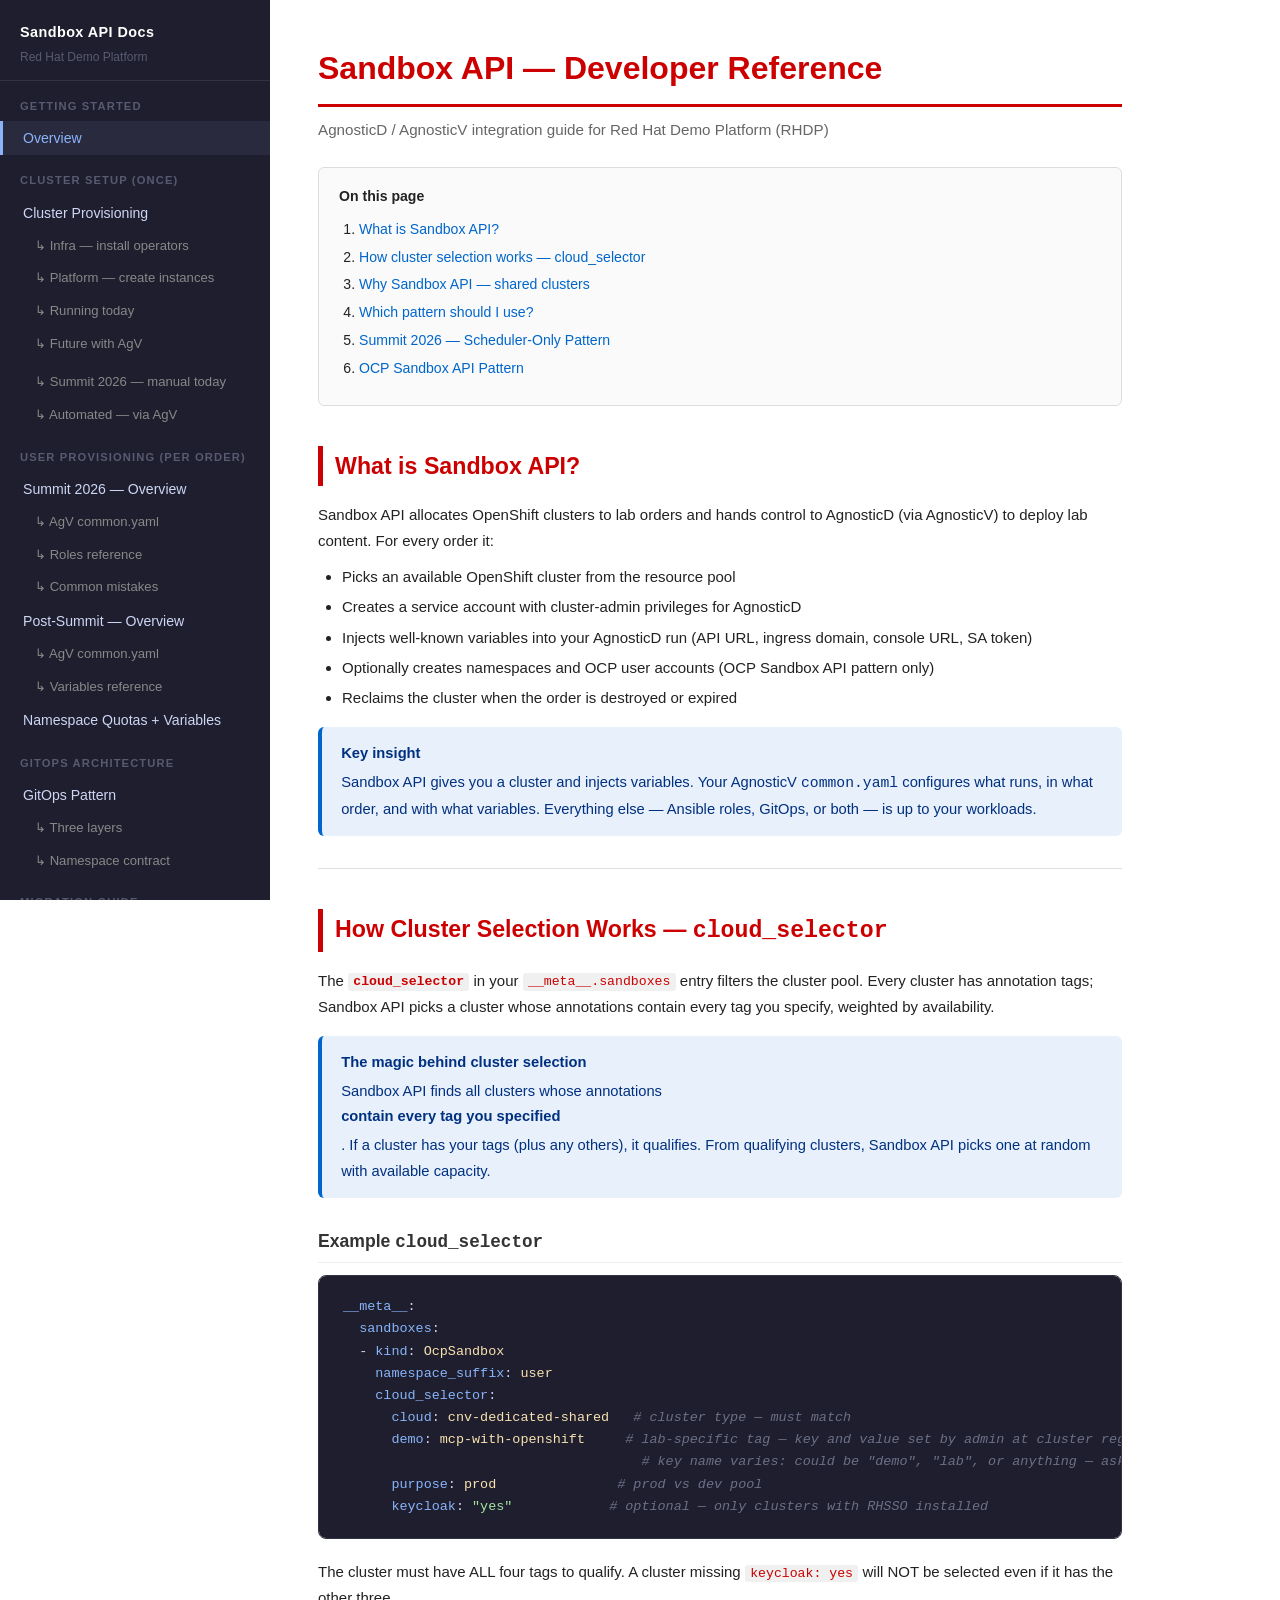
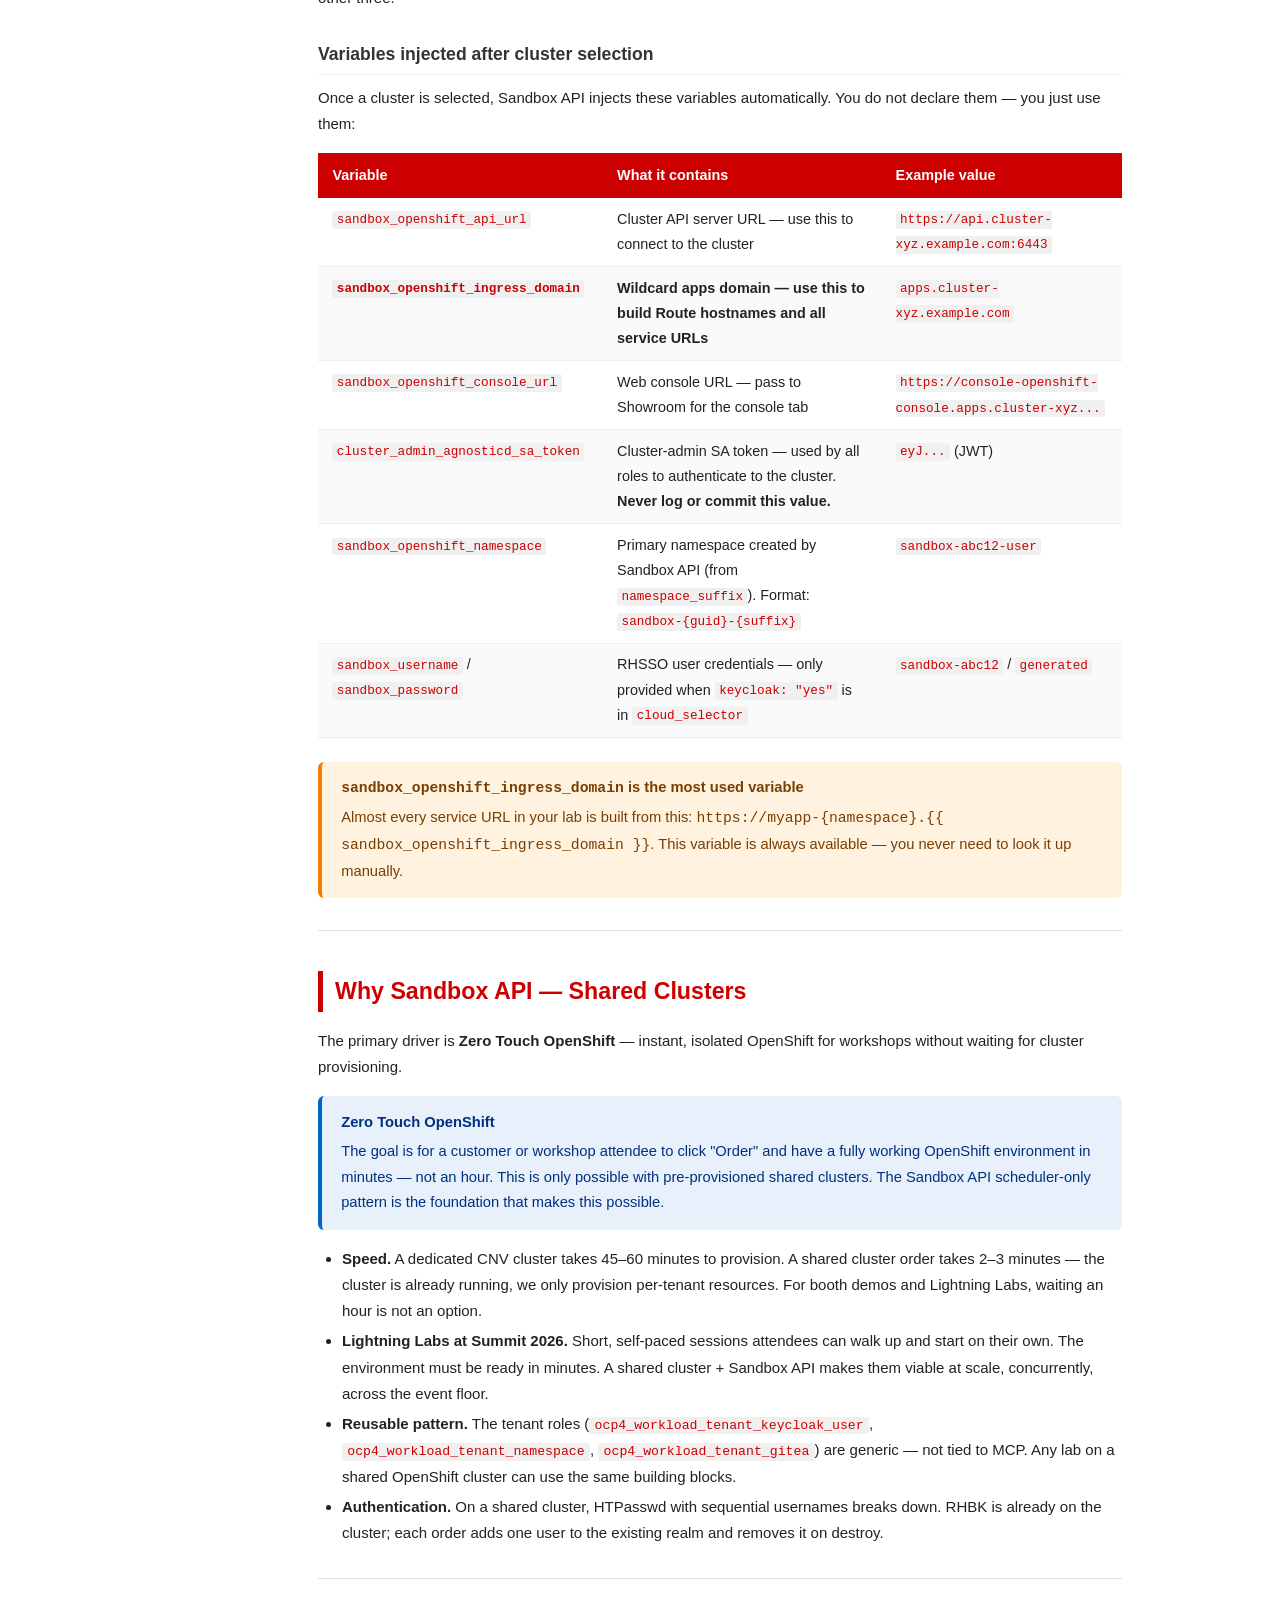
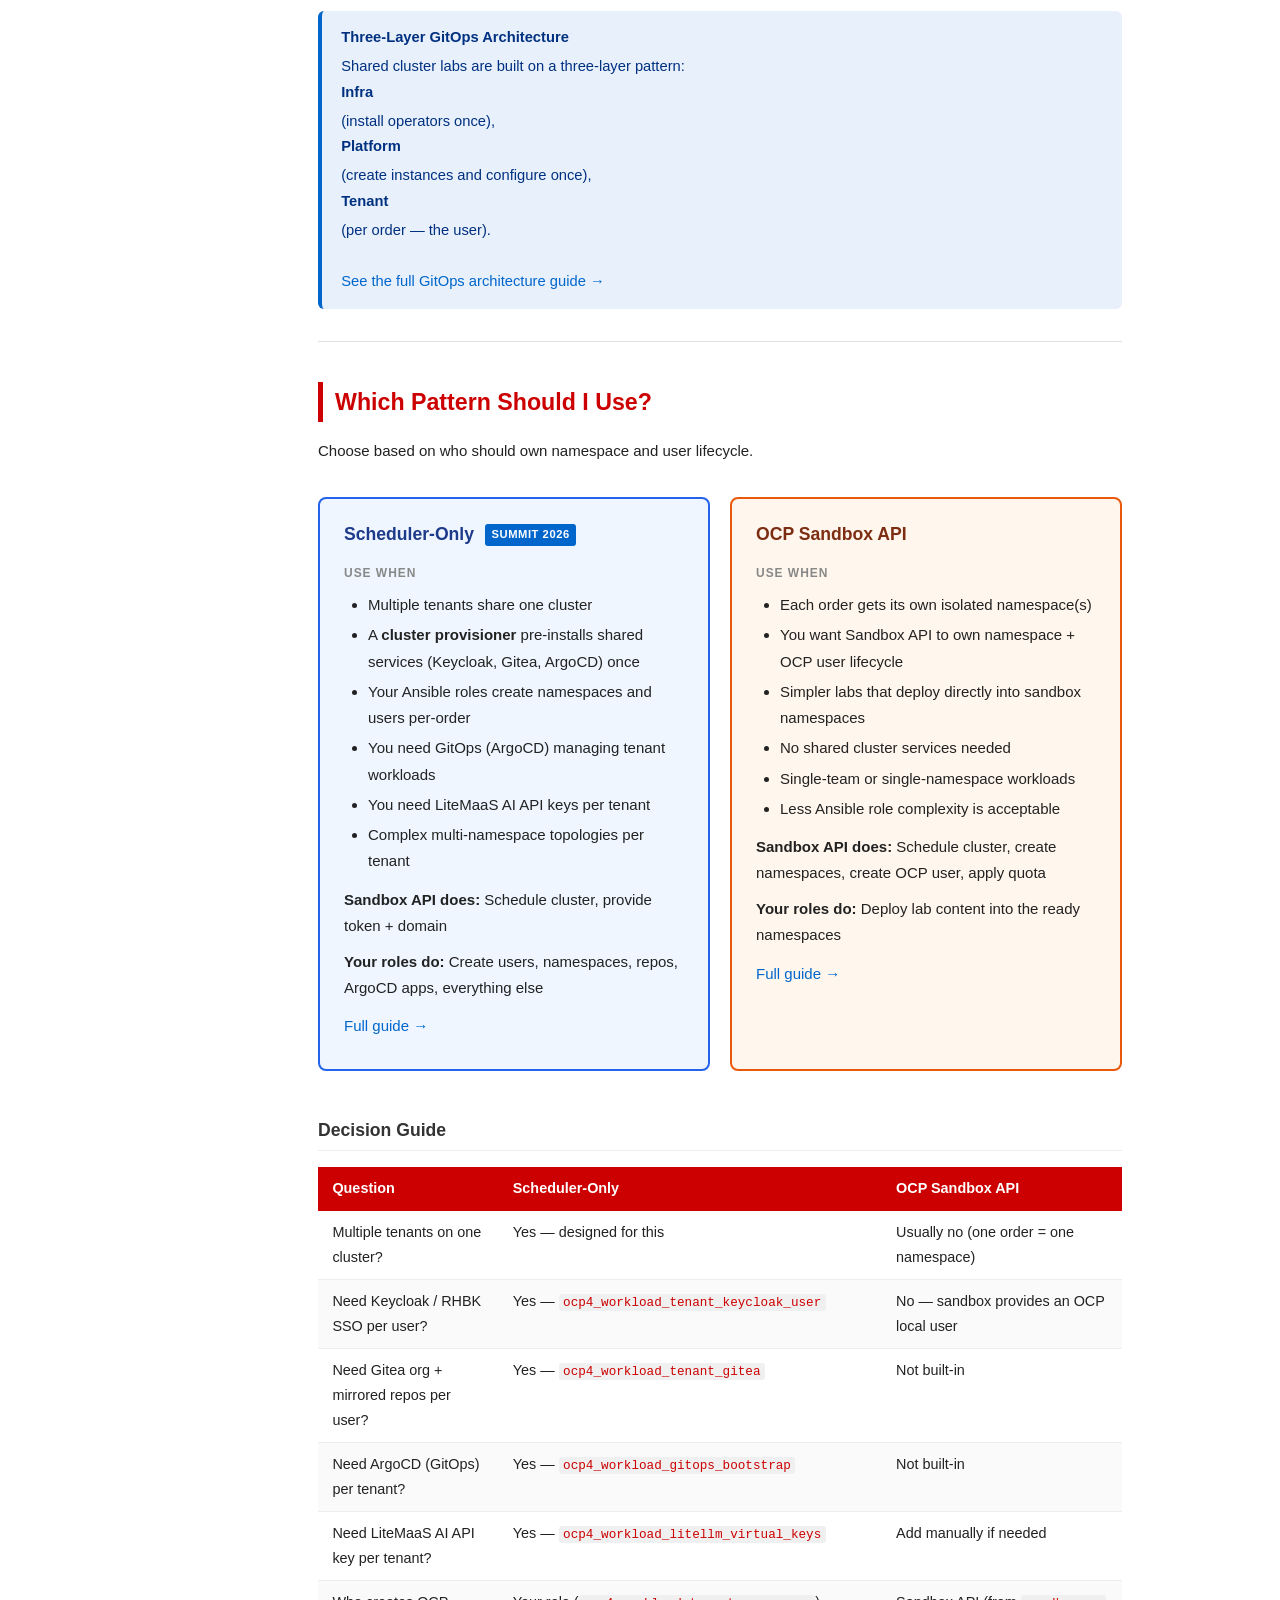
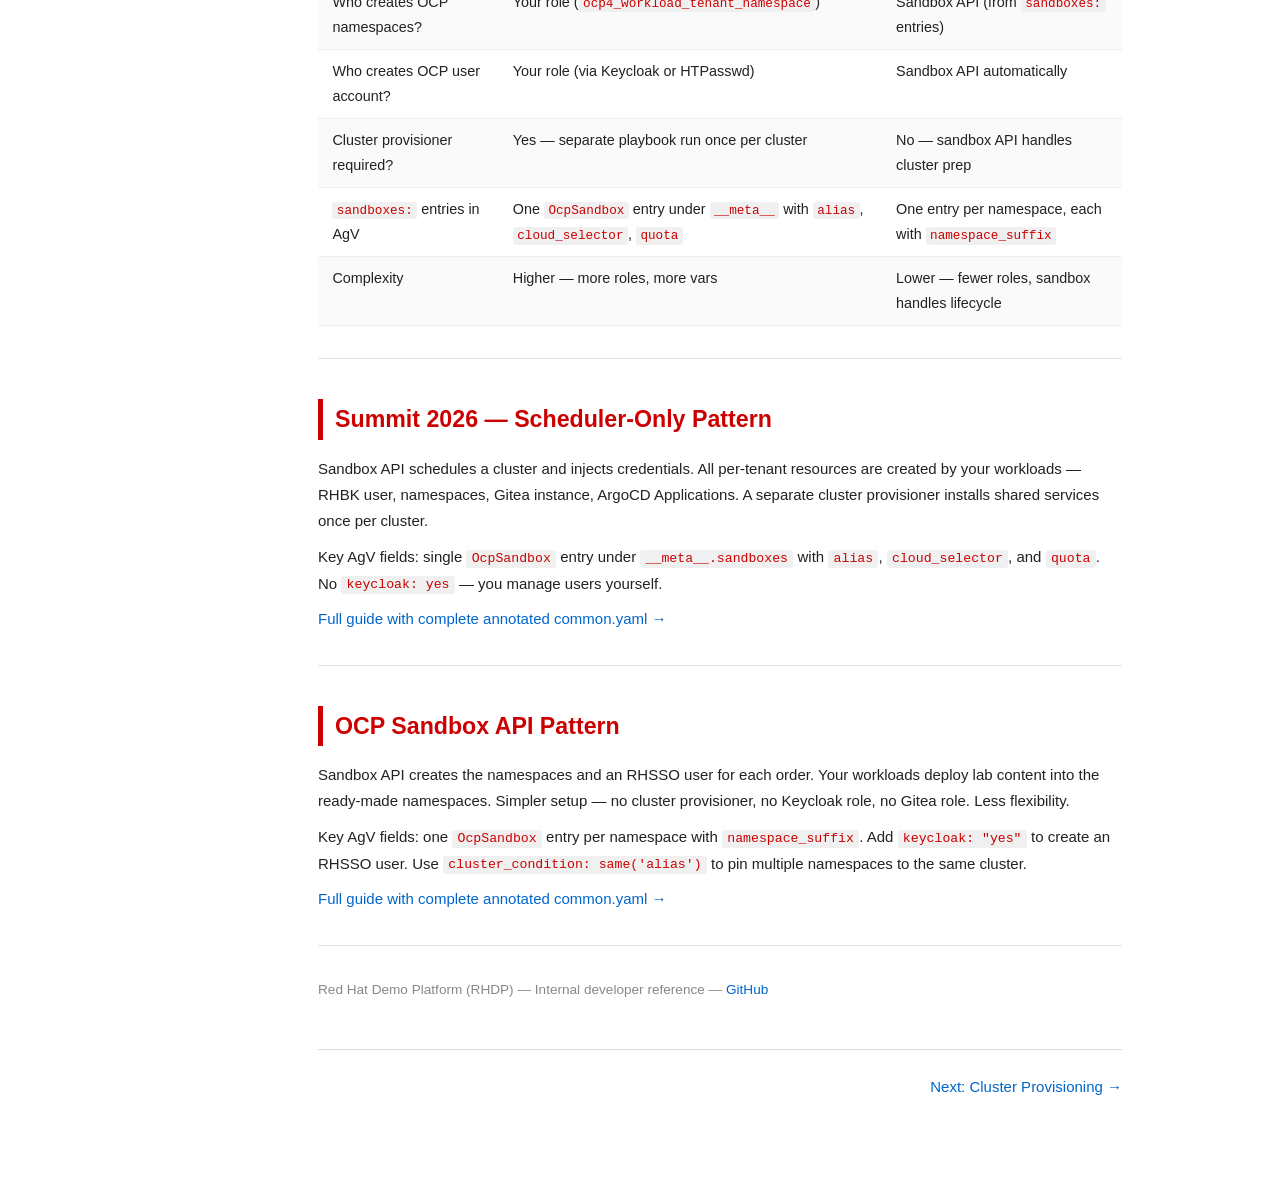
==== commit 11718aa0: "docs: add AgV quick reference sub-links in User Provisioning sidebar, fix Automated via AgV label" ====
--- a/docs/index.html
+++ b/docs/index.html
@@ -23,11 +23,16 @@
   <a href="cluster-provisioning.html#today" class="sub-link">↳ Running today</a>
   <a href="cluster-provisioning.html#future" class="sub-link">↳ Future with AgV</a>
   <a href="cluster-provisioning.html#today" class="sub-link" style="margin-top:0.4rem;">↳ Summit 2026 — manual today</a>
-  <a href="cluster-provisioning.html#future" class="sub-link">↳ Post-Summit — via AgV</a>
+  <a href="cluster-provisioning.html#future" class="sub-link">↳ Automated — via AgV</a>
 
   <div class="sidebar-section-label">User Provisioning (Per Order)</div>
   <a href="user-provisioning.html" class="page-link">Summit 2026 — Overview</a>
+  <a href="scheduler-only.html" class="sub-link">↳ AgV common.yaml</a>
+  <a href="scheduler-only-roles.html" class="sub-link">↳ Roles reference</a>
+  <a href="scheduler-only-mistakes.html" class="sub-link">↳ Common mistakes</a>
   <a href="user-provisioning-ocp.html" class="page-link">Post-Summit — Overview</a>
+  <a href="namespace-api.html" class="sub-link">↳ AgV common.yaml</a>
+  <a href="namespace-api-reference.html" class="sub-link">↳ Variables reference</a>
   <a href="user-provisioning-quotas.html" class="page-link">Namespace Quotas + Variables</a>
 
   <div class="sidebar-section-label">GitOps Architecture</div>
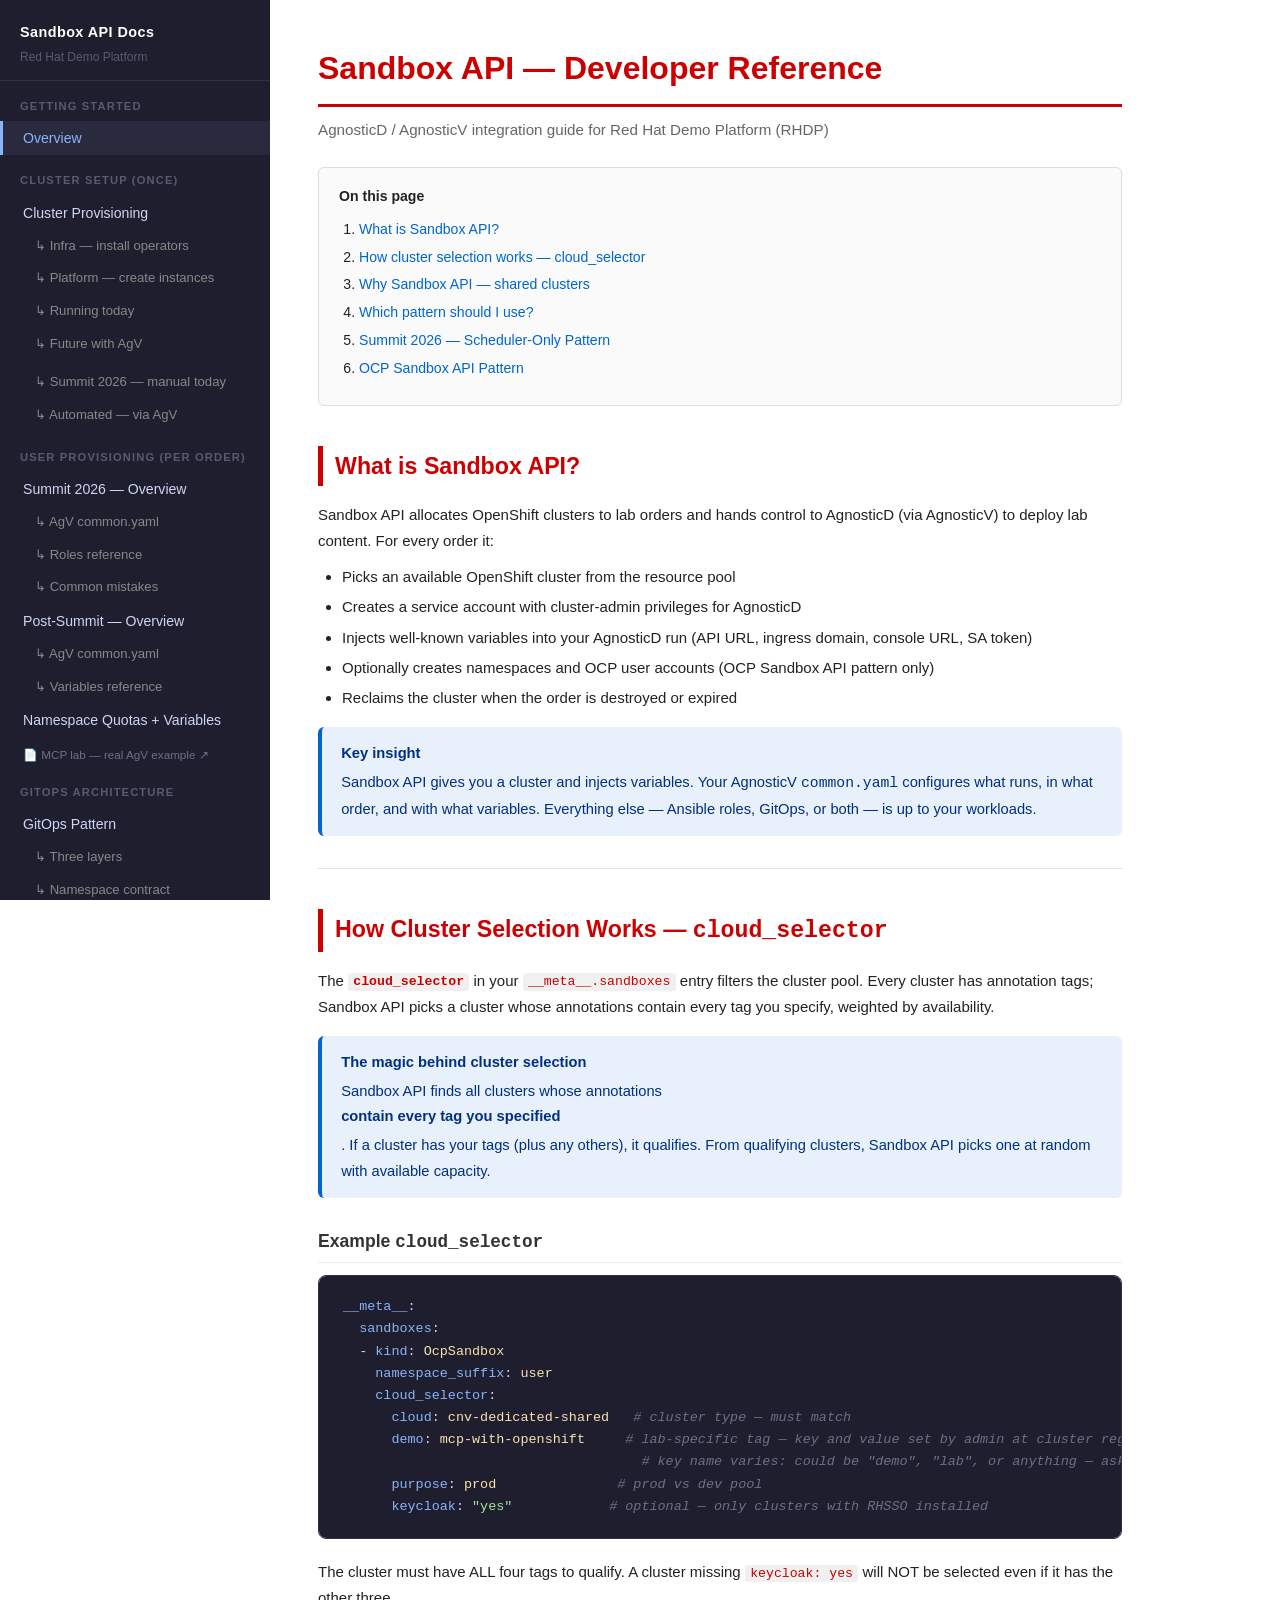
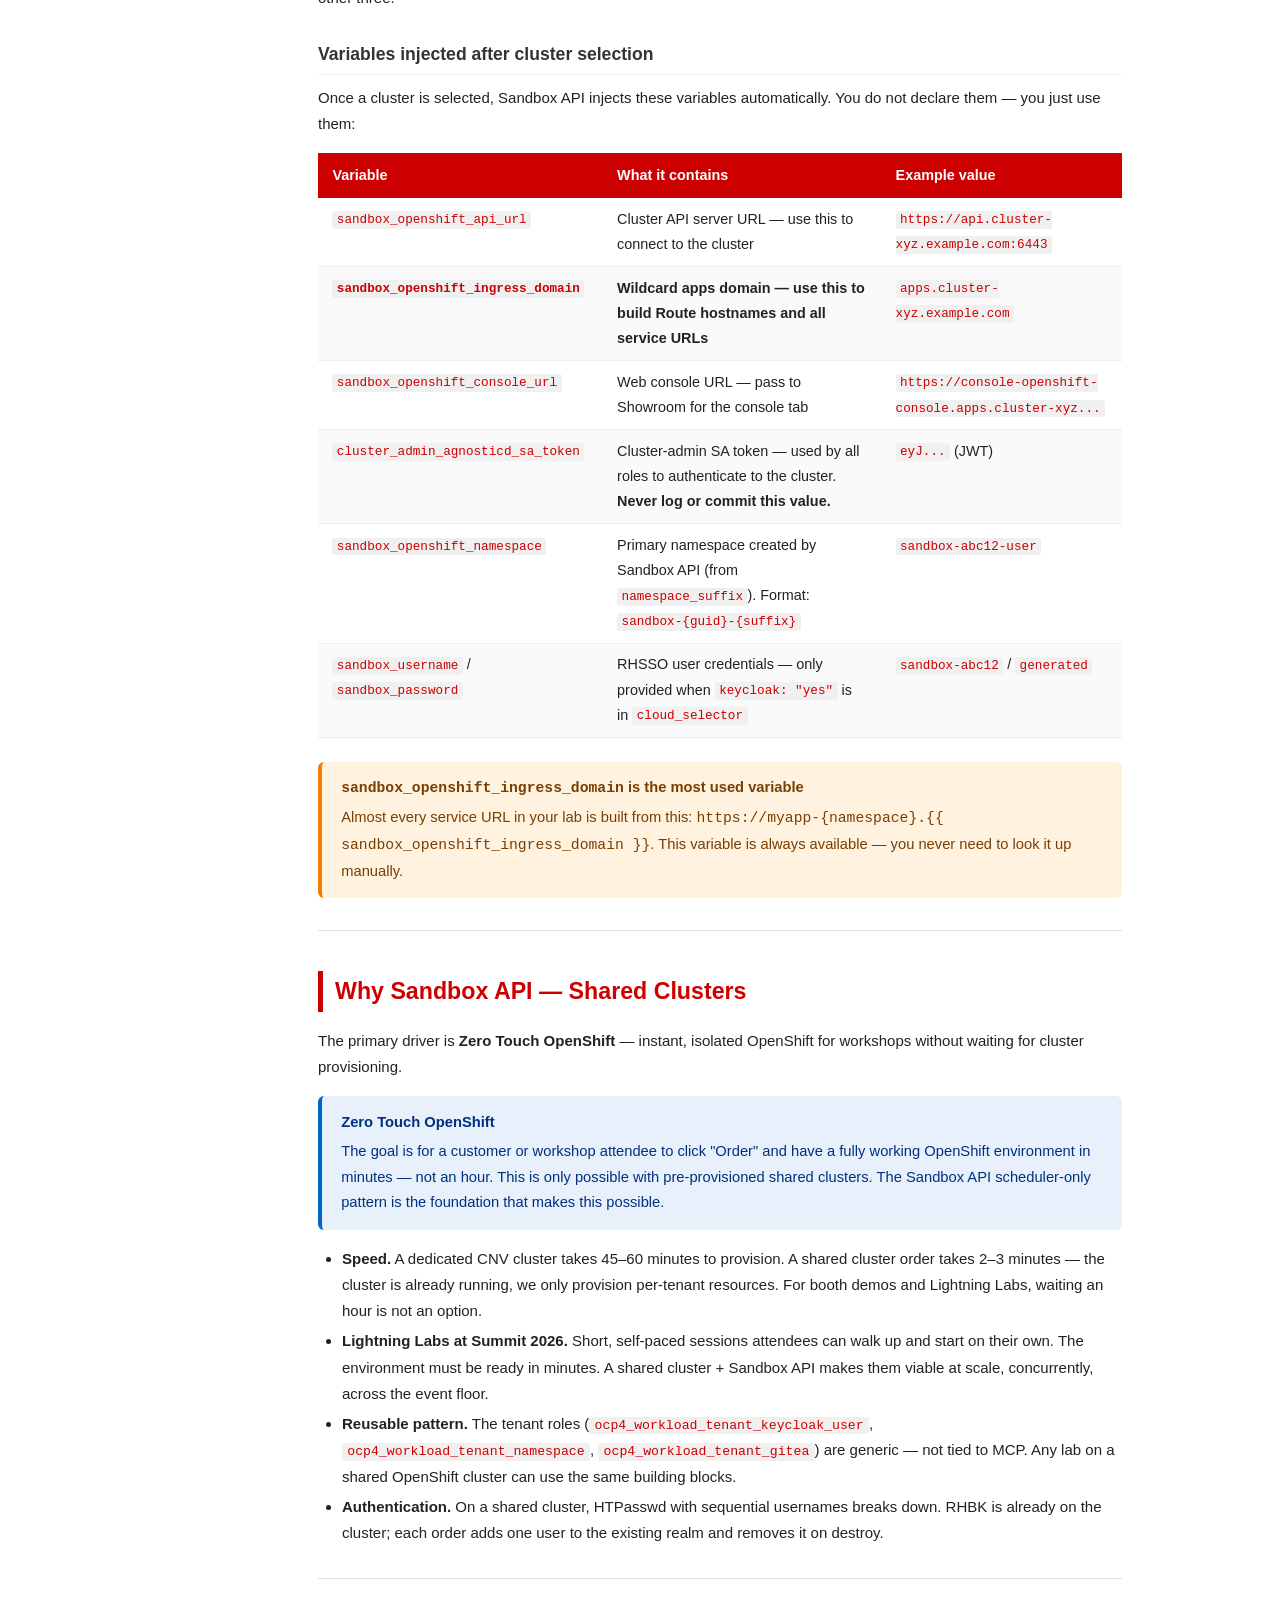
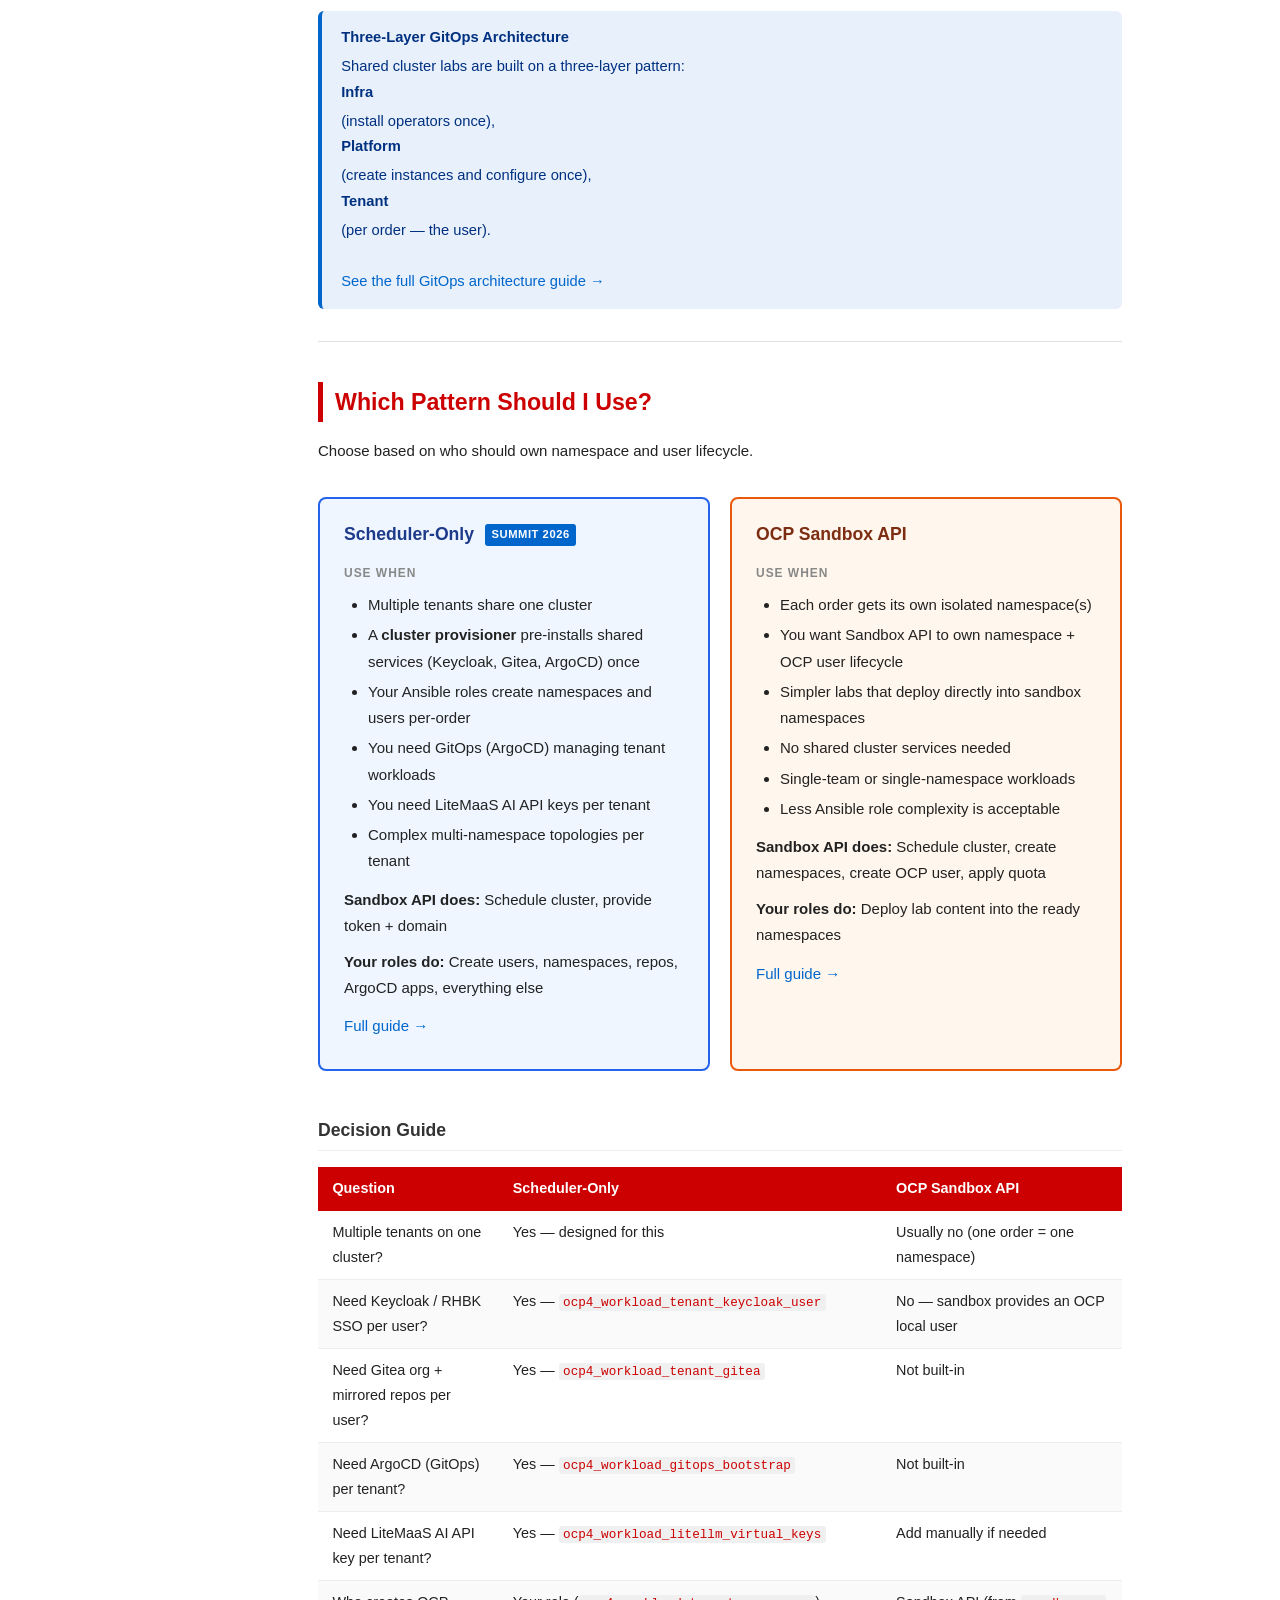
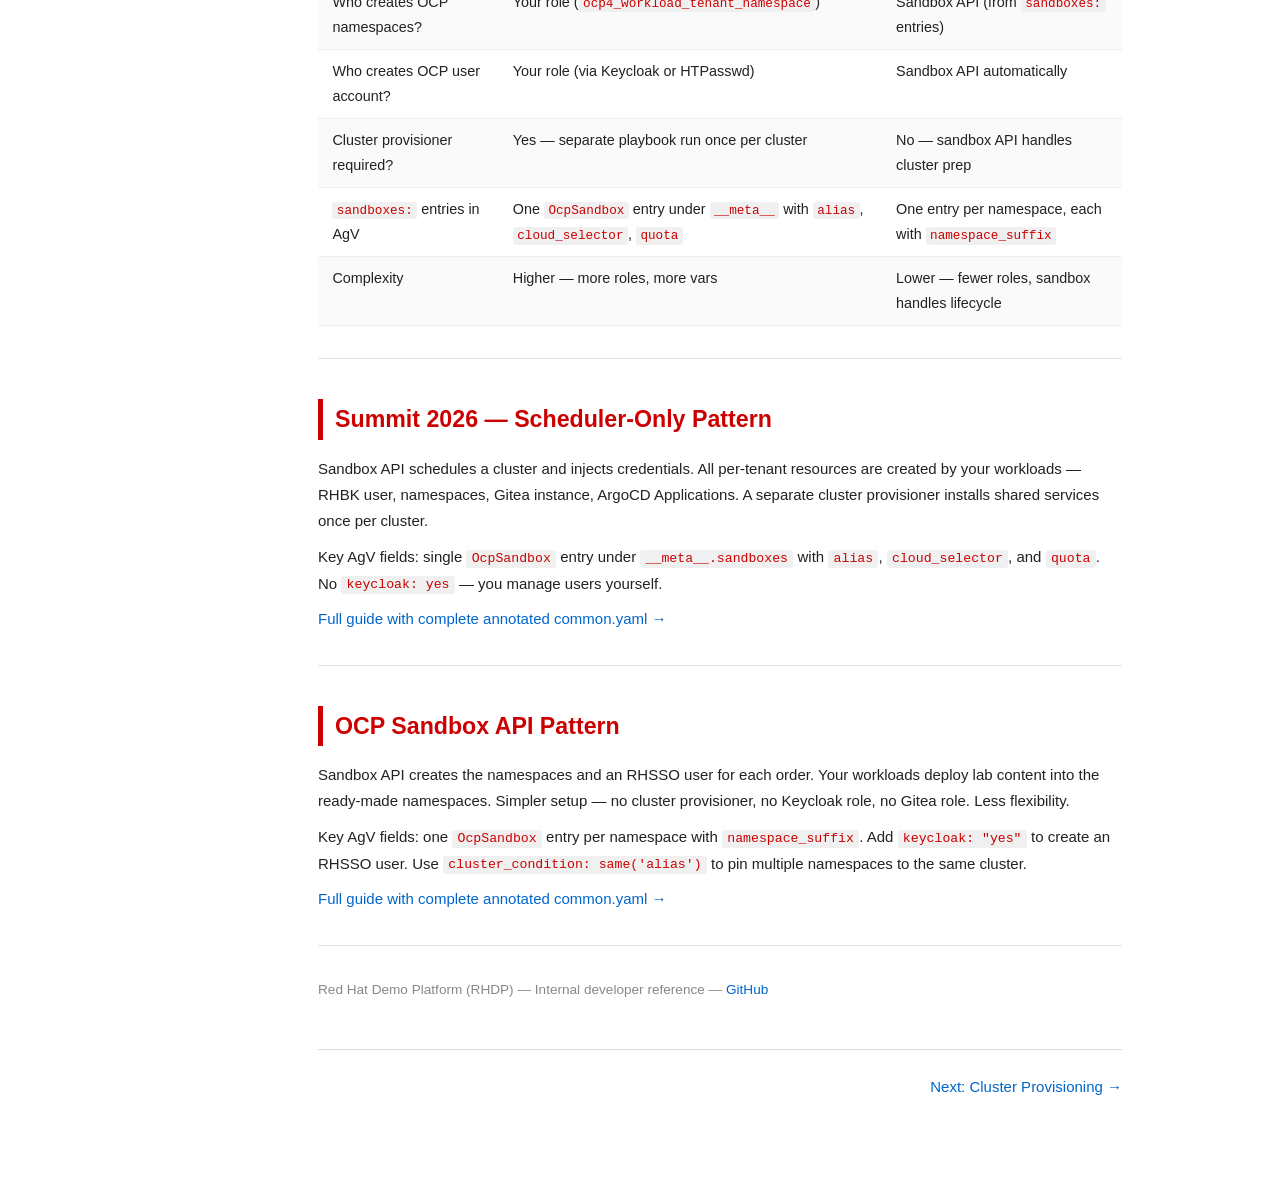
==== commit 3aa2f238: "docs: all layers developer-owned — remove all ops team references" ====
--- a/docs/index.html
+++ b/docs/index.html
@@ -34,6 +34,7 @@
   <a href="namespace-api.html" class="sub-link">↳ AgV common.yaml</a>
   <a href="namespace-api-reference.html" class="sub-link">↳ Variables reference</a>
   <a href="user-provisioning-quotas.html" class="page-link">Namespace Quotas + Variables</a>
+  <a href="https://github.com/rhpds/agnosticv/blob/tenant-namespace-roles/agd_v2/mcp-with-openshift-sandbox/common.yaml" target="_blank" style="color:#6c7086;font-size:0.73rem;padding:0.6rem 1.25rem 0.2rem;display:block;line-height:1.4;">📄 MCP lab — real AgV example ↗</a>
 
   <div class="sidebar-section-label">GitOps Architecture</div>
   <a href="gitops-pattern.html" class="page-link">GitOps Pattern</a>
@@ -44,20 +45,6 @@
   <a href="migration-guide.html" class="page-link">Why + What Changed</a>
   <a href="migration-guide-layers.html" class="page-link">Layers + Role Conversions</a>
   <a href="migration-guide-lessons.html" class="page-link">Challenges + Lessons</a>
-
-  <div class="sidebar-section-label">AgV Reference</div>
-  <a style="color:#585b70;font-size:0.75rem;padding:0.15rem 1.25rem;display:block;">── Cluster Provisioner ──</a>
-  <a href="cluster-provisioning.html#future" class="sub-link">↳ Future common.yaml (planned)</a>
-  <a style="color:#585b70;font-size:0.75rem;padding:0.15rem 1.25rem;display:block;">── User Provisioning ──</a>
-  <a href="user-provisioning.html" style="color:#89b4fa;font-size:0.78rem;padding:0.2rem 1.25rem 0.1rem;display:block;font-weight:600;">→ Summit 2026 Pattern</a>
-  <a style="color:#6c7086;font-size:0.73rem;padding:0rem 1.25rem 0.4rem;display:block;line-height:1.4;">Sandbox picks cluster. Ansible creates everything.</a>
-  <a href="scheduler-only.html" class="page-link">Summit 2026 — common.yaml</a>
-  <a href="scheduler-only-roles.html" class="page-link">Summit 2026 — Roles</a>
-  <a href="scheduler-only-mistakes.html" class="page-link">Summit 2026 — Mistakes</a>
-  <a href="user-provisioning-ocp.html" style="color:#89b4fa;font-size:0.78rem;padding:0.5rem 1.25rem 0.1rem;display:block;font-weight:600;">→ Post-Summit Pattern</a>
-  <a style="color:#6c7086;font-size:0.73rem;padding:0rem 1.25rem 0.4rem;display:block;line-height:1.4;">Sandbox creates namespaces and RHSSO users.</a>
-  <a href="namespace-api.html" class="page-link">Post-Summit — common.yaml</a>
-  <a href="namespace-api-reference.html" class="page-link">Post-Summit — Reference</a>
 </nav>
 <div class="main">
 <h1>Sandbox API — Developer Reference</h1>
